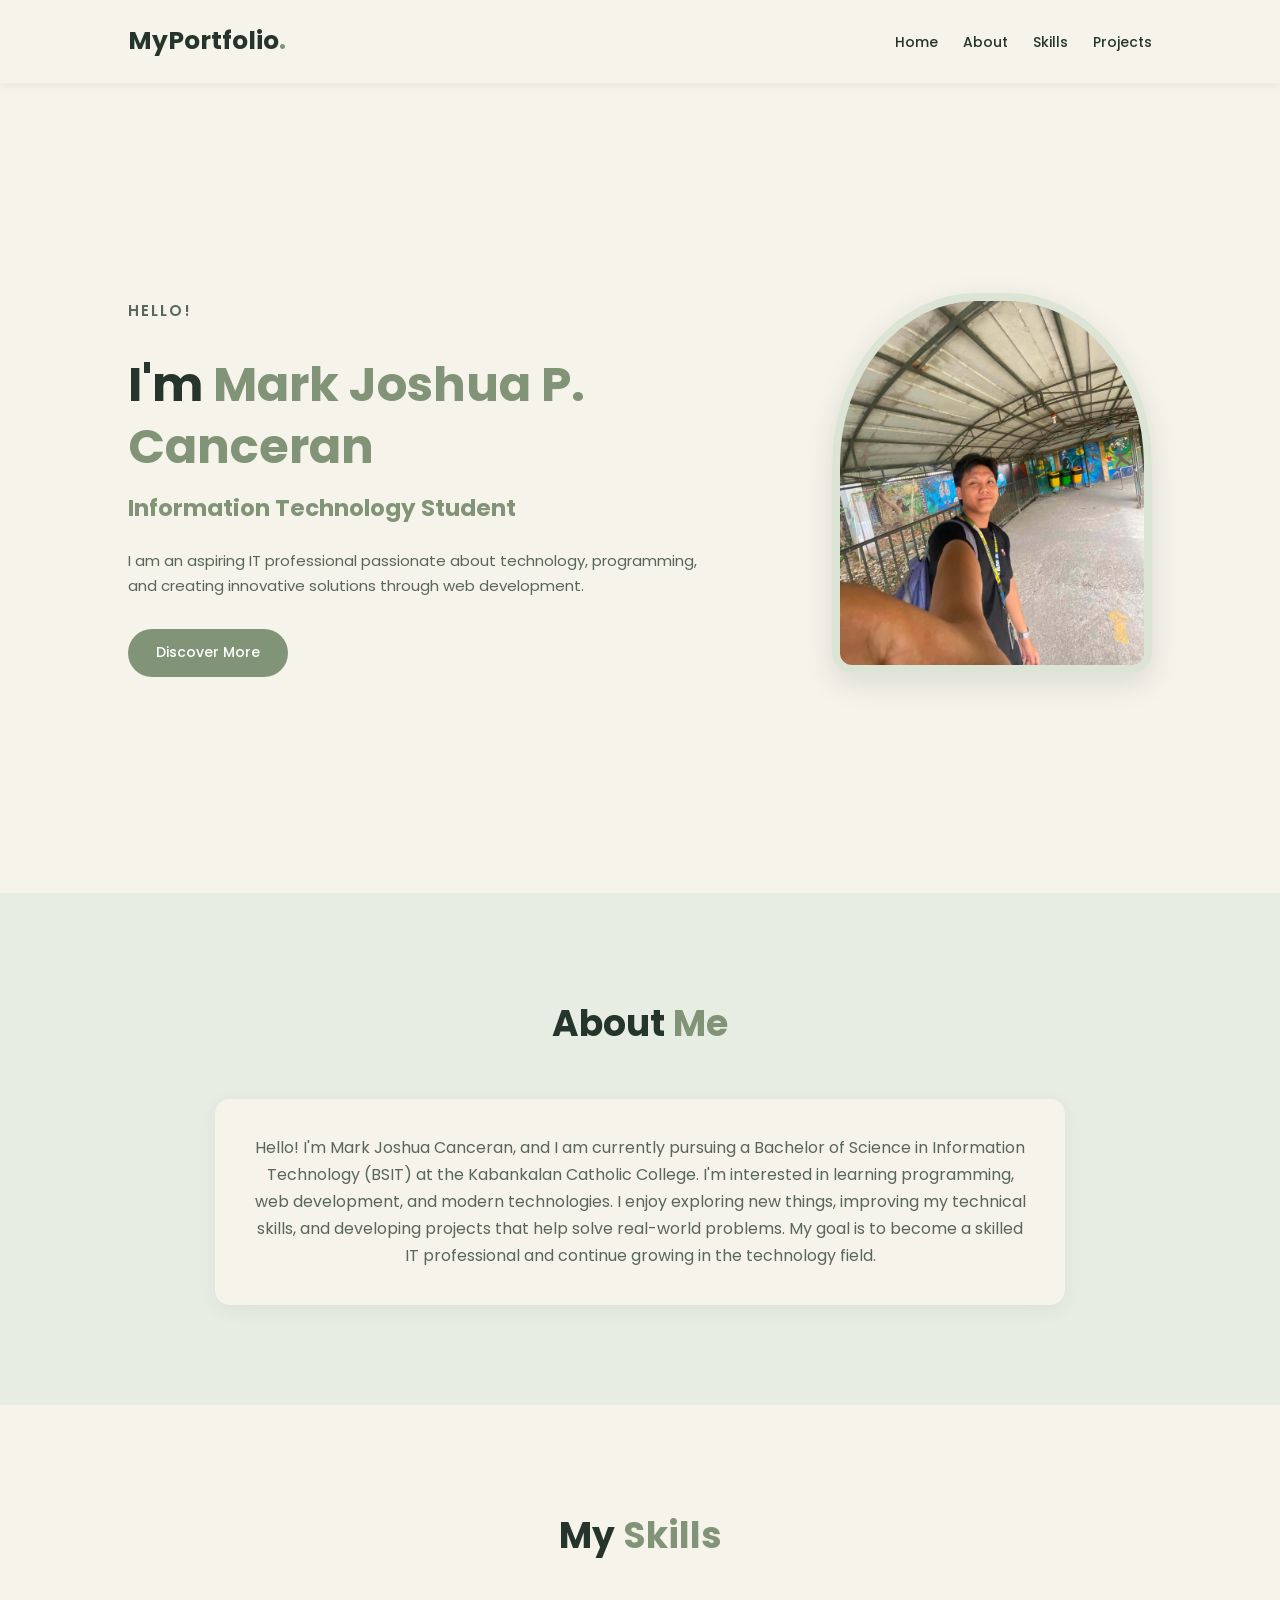
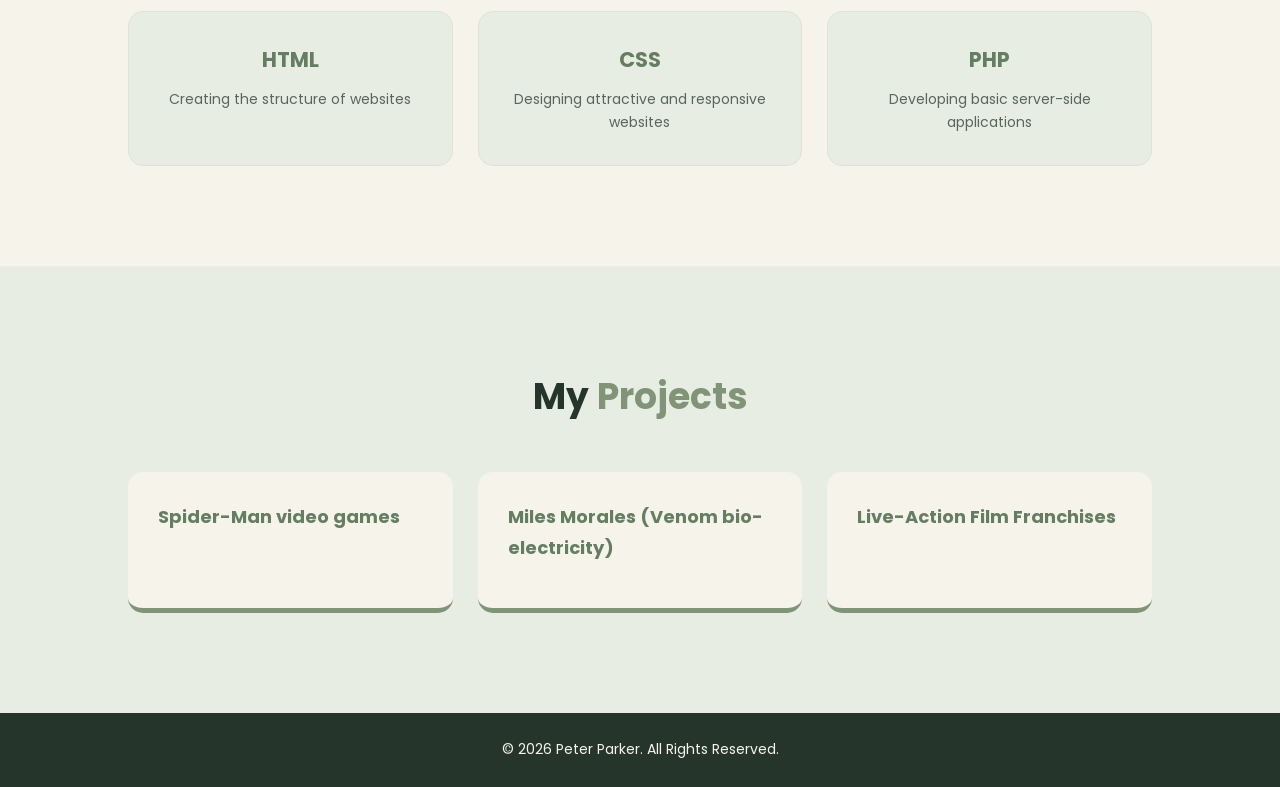
==== indecx.html @ 9f2578b1 "7 commit" ====
<!DOCTYPE html>
<html lang="en">
<head>
    <meta charset="UTF-8">
    <meta name="viewport" content="width=device-width, initial-scale=1.0">
    <meta name="description" content="Personal portfolio of an Information Technology student.">
    <title>My Personal Portfolio</title>

    <!-- Google Fonts -->
    <link rel="preconnect" href="https://fonts.googleapis.com">
    <link rel="preconnect" href="https://fonts.gstatic.com" crossorigin>
    <link href="https://fonts.googleapis.com/css2?family=Poppins:wght@300;400;500;600;700&display=swap" rel="stylesheet">

    <!-- CSS File -->
    <link rel="stylesheet" href="styles/style.css">
</head>

<body>

    <!-- Navigation Bar -->
    <header>
        <nav class="navbar">    
            <a href="#home" class="logo">MyPortfolio<span>.</span></a>

            <ul class="nav-links">
                <li><a href="#home">Home</a></li>
                <li><a href="#about">About</a></li>
                <li><a href="#skills">Skills</a></li>
                <li><a href="#projects">Projects</a></li>
            </ul>
        </nav>
    </header>

    <!-- Home Section -->
    <section id="home" class="home">
        <div class="home-content">
            <p class="greeting">HELLO!</p>

            <h1> I'm <span>Mark Joshua P. Canceran</span></h1>

            <h2>Information Technology Student</h2>

            <p>
                I am an aspiring IT professional passionate about
                technology, programming, and creating innovative
                solutions through web development.
            </p>

            <a href="#about" class="btn">Discover More</a>
        </div>

        <div class="home-image">
            <img src="assets/josh3.jpg" alt="My Profile Picture">
        </div>
    </section>

    <!-- About Section -->
    <section id="about" class="about section">
        <h2 class="section-title">About <span>Me</span></h2>

        <div class="about-content">
            <p>
                Hello! I'm Mark Joshua Canceran, and I am currently
                pursuing a Bachelor of Science in Information
                Technology (BSIT) at the Kabankalan Catholic College.

                I'm interested in learning programming, web
                development, and modern technologies. I enjoy
                exploring new things, improving my technical
                skills, and developing projects that help solve
                real-world problems.

                My goal is to become a skilled IT professional
                and continue growing in the technology field.
            </p>
        </div>
    </section>

    <!-- Skills Section -->
    <section id="skills" class="skills section">
        <h2 class="section-title">My <span>Skills</span></h2>

        <div class="skills-container">
            <div class="skill-card">
                <h3>HTML</h3>
                <p>Creating the structure of websites</p> 
            </div>

            <div class="skill-card">
                <h3>CSS</h3>
                <p>Designing attractive and responsive websites</p>

            </div>

            <div class="skill-card">
                <h3>PHP</h3>
                <p>Developing basic server-side applications</p>
                
            </div>
        </div>
    </section>

    <!-- Projects Section -->
    <section id="projects" class="projects section">
        <h2 class="section-title">My <span>Projects</span></h2>

        <div class="projects-container">

            <div class="project-card">
                <h3> Spider-Man video games</h3>
                
            </div>

            <div class="project-card">
                <h3>Miles Morales (Venom bio-electricity)</h3>
                
            </div>

            <div class="project-card">
                <h3>Live-Action Film Franchises</h3>
                
            </div>

        </div>
    </section>

    <!-- Footer -->
    <footer>
        <p>&copy; 2026 Peter Parker. All Rights Reserved.</p>
    </footer>

</body>
</html>
---- styles/style.css ----
/* GENERAL STYLING */

* {
    margin: 0;
    padding: 0;
    box-sizing: border-box;
    scroll-behavior: smooth;
}

body {
    font-family: 'Poppins', sans-serif;
    background-color: #F5F3EA;
    color: #26352B;
    line-height: 1.7;
}

html {
    scroll-padding-top: 90px;
}

a {
    text-decoration: none;
    color: inherit;
}

span {
    color: #829477;
}

.section {
    padding: 100px 10%;
}

.section-title {
    font-size: 36px;
    text-align: center;
    margin-bottom: 45px;
    color: #26352B;
}

/* NAVIGATION BAR */

header {
    width: 100%;
    position: sticky;
    top: 0;
    z-index: 1000;
    background-color: #F5F3EA;
    box-shadow: 0 2px 10px rgba(38, 53, 43, 0.08);
}

.navbar {
    display: flex;
    justify-content: space-between;
    align-items: center;
    padding: 20px 10%;
}

.logo {
    font-size: 25px;
    font-weight: 700;
    color: #26352B;
}

.nav-links {
    display: flex;
    list-style: none;
    gap: 25px;
}

.nav-links a {
    font-size: 14px;
    font-weight: 500;
    transition: 0.3s;
}

.nav-links a:hover {
    color: #829477;
}

/* HOME SECTION */

.home {
    min-height: 90vh;
    display: flex;
    align-items: center;
    justify-content: space-between;
    padding: 70px 10%;
    gap: 50px;
}

.home-content {
    max-width: 600px;
}

.greeting {
    color: #829477;
    font-size: 14px;
    font-weight: 600;
    letter-spacing: 2px;
    margin-bottom: 15px;
}

.home-content h1 {
    font-size: 48px;
    line-height: 1.3;
    margin-bottom: 10px;
}

.home-content h2 {
    font-size: 23px;
    color: #829477;
    margin-bottom: 20px;
}

.home-content p {
    font-size: 15px;
    margin-bottom: 30px;
    color: #59665B;
}

.btn {
    display: inline-block;
    background-color: #829477;
    color: white;
    padding: 12px 28px;
    border-radius: 30px;
    font-size: 14px;
    font-weight: 500;
    transition: 0.3s;
}

.btn:hover {
    background-color: #26352B;
    transform: translateY(-3px);
}

.home-image img {
    width: 320px;
    height: 380px;
    object-fit: cover;
    border-radius: 45% 45% 20px 20px;
    border: 8px solid #DCE5D5;
    box-shadow: 0 10px 30px rgba(38, 53, 43, 0.12);
}

/* ABOUT SECTION */

.about {
    background-color: #E8EDE3;
}

.about-content {
    max-width: 850px;
    margin: auto;
    background-color: #F5F3EA;
    padding: 35px;
    border-radius: 15px;
    box-shadow: 0 5px 20px rgba(38, 53, 43, 0.06);
}

.about-content p {
    font-size: 16px;
    text-align: center;
    color: #59665B;
}

/* SKILLS SECTION */

.skills-container {
    display: grid;
    grid-template-columns: repeat(3, 1fr);
    gap: 25px;
}

.skill-card {
    background-color: #E8EDE3;
    padding: 30px 20px;
    text-align: center;
    border-radius: 15px;
    border: 1px solid #DCE5D5;
    transition: 0.3s;
}

.skill-card:hover {
    transform: translateY(-8px);
    box-shadow: 0 10px 25px rgba(38, 53, 43, 0.10);
}

.skill-card h3 {
    color: #657D61;
    font-size: 21px;
    margin-bottom: 10px;
}

.skill-card p {
    font-size: 14px;
    color: #59665B;
}

/* PROJECTS SECTION */

.projects {
    background-color: #E8EDE3;
}

.projects-container {
    display: grid;
    grid-template-columns: repeat(3, 1fr);
    gap: 25px;
}

.project-card {
    background-color: #F5F3EA;
    padding: 30px;
    border-radius: 15px;
    border-bottom: 5px solid #829477;
    transition: 0.3s;
}

.project-card:hover {
    transform: translateY(-8px);
    box-shadow: 0 10px 25px rgba(38, 53, 43, 0.10);
}

.project-card h3 {
    font-size: 18px;
    color: #657D61;
    margin-bottom: 15px;
}

.project-card p {
    font-size: 14px;
    color: #59665B;
}

/* FOOTER */

footer {
    background-color: #26352B;
    color: #F5F3EA;
    text-align: center;
    padding: 25px;
    font-size: 14px;
}

/* RESPONSIVE DESIGN */

@media screen and (max-width: 900px) {

    .navbar {
        flex-direction: column;
        gap: 15px;
    }

    .nav-links {
        flex-wrap: wrap;
        justify-content: center;
        gap: 15px;
    }

    .home {
        flex-direction: column-reverse;
        text-align: center;
        padding-top: 50px;
    }

    .home-content h1 {
        font-size: 38px;
    }

    .skills-container,
    .projects-container {
        grid-template-columns: repeat(2, 1fr);
    }

}

@media screen and (max-width: 600px) {

    .section {
        padding: 70px 6%;
    }

    .home {
        padding: 50px 6%;
    }

    .home-image img {
        width: 240px;
        height: 280px;
    }

    .home-content h1 {
        font-size: 32px;
    }

    .home-content h2 {
        font-size: 19px;
    }

    .skills-container,
    .projects-container {
        grid-template-columns: 1fr;
    }

    .section-title {
        font-size: 29px;
    }

    .contact-info {
        padding: 20px;
        max-width: 100%;
        overflow-wrap: anywhere;
    }

}
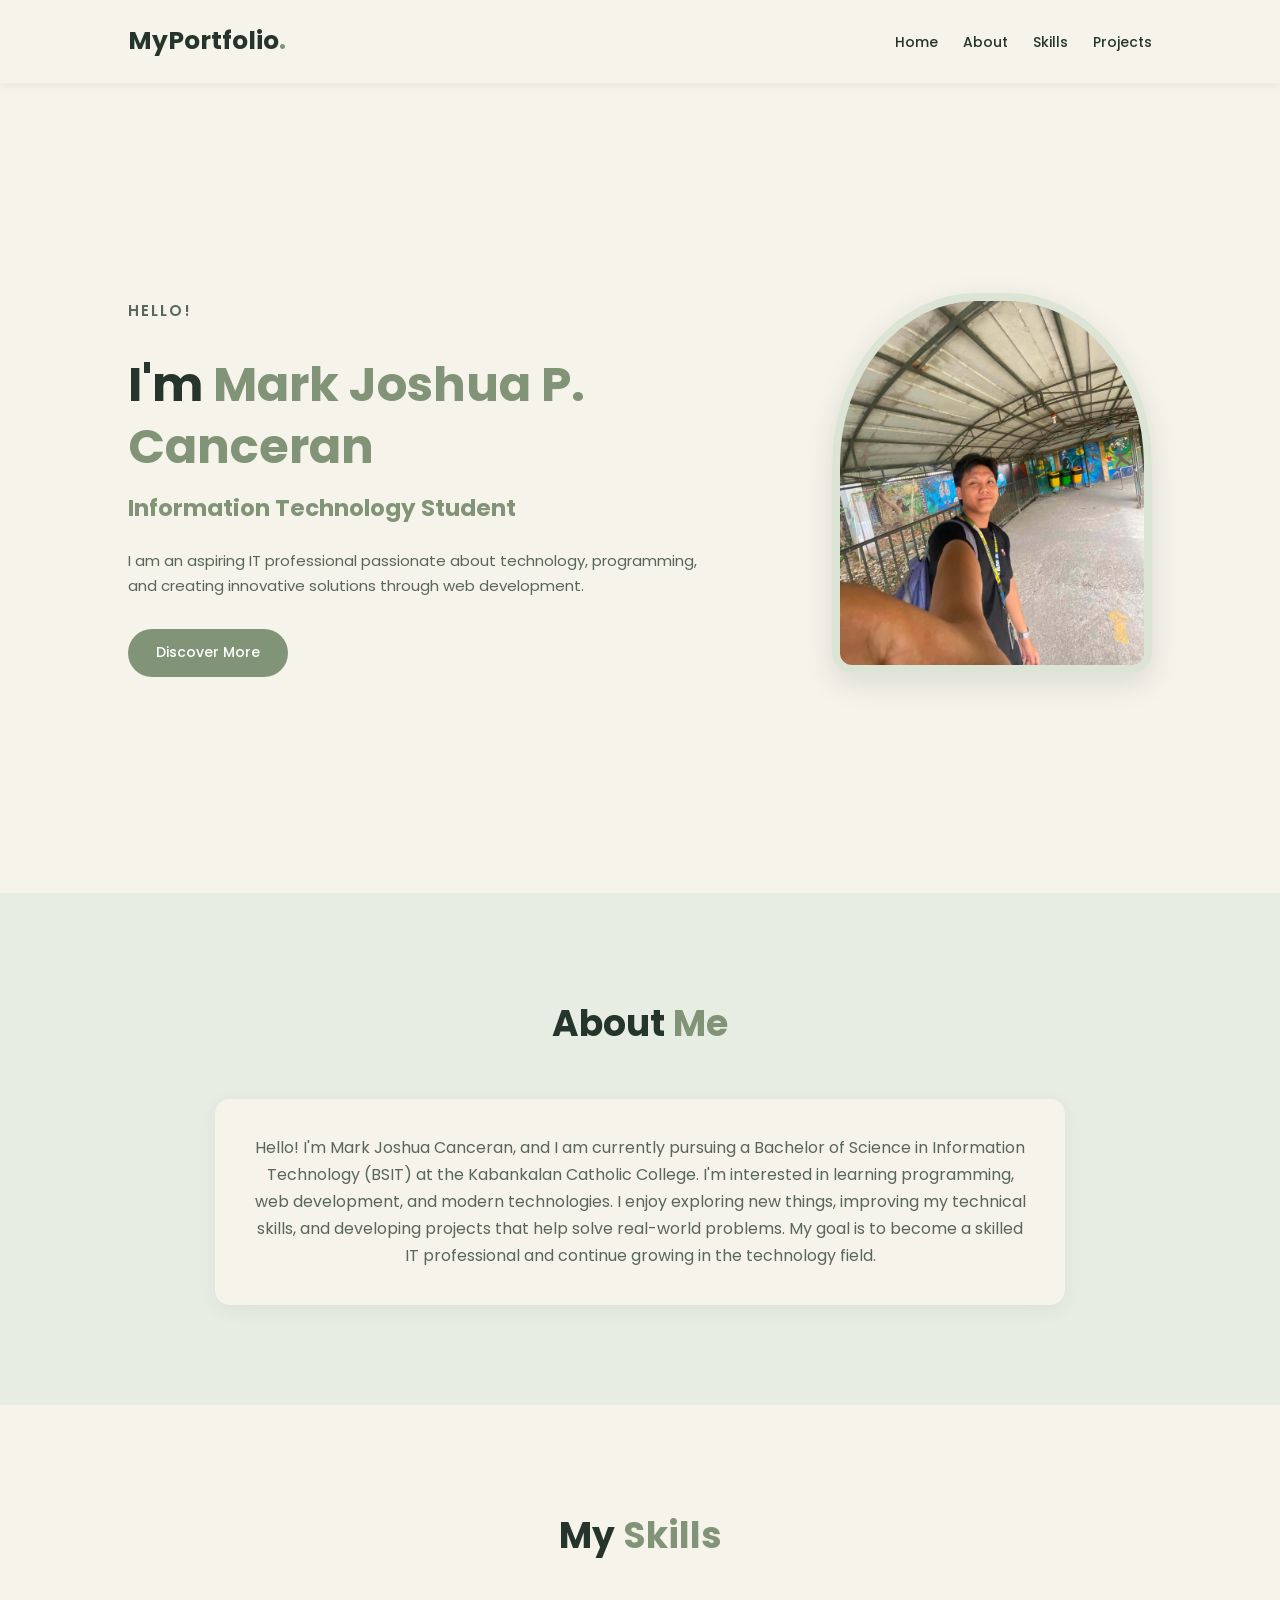
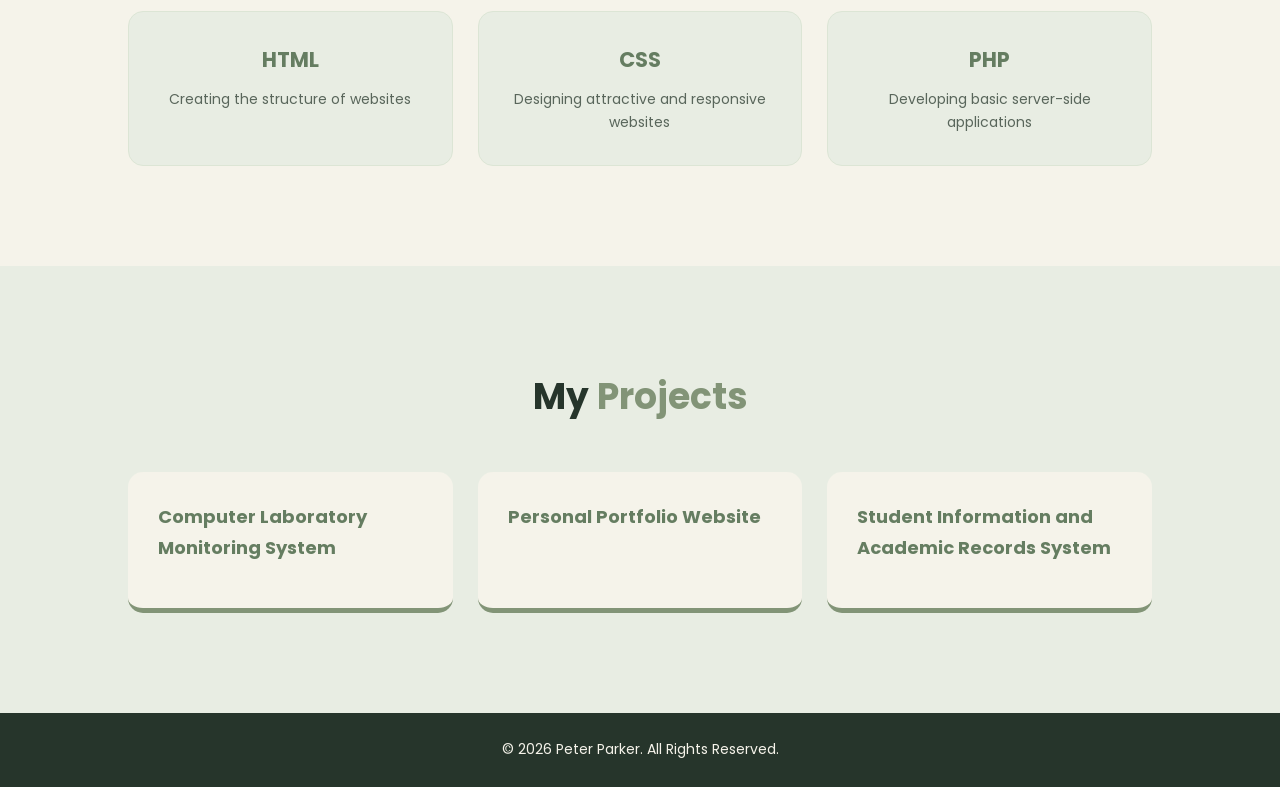
==== commit c9423eab: "8 commit" ====
--- a/indecx.html
+++ b/indecx.html
@@ -108,17 +108,17 @@
         <div class="projects-container">
 
             <div class="project-card">
-                <h3> Spider-Man video games</h3>
+                <h3>Computer Laboratory Monitoring System</h3>
                 
             </div>
 
             <div class="project-card">
-                <h3>Miles Morales (Venom bio-electricity)</h3>
+                <h3>Personal Portfolio Website</h3>
                 
             </div>
 
             <div class="project-card">
-                <h3>Live-Action Film Franchises</h3>
+                <h3>Student Information and Academic Records System</h3>
                 
             </div>
 
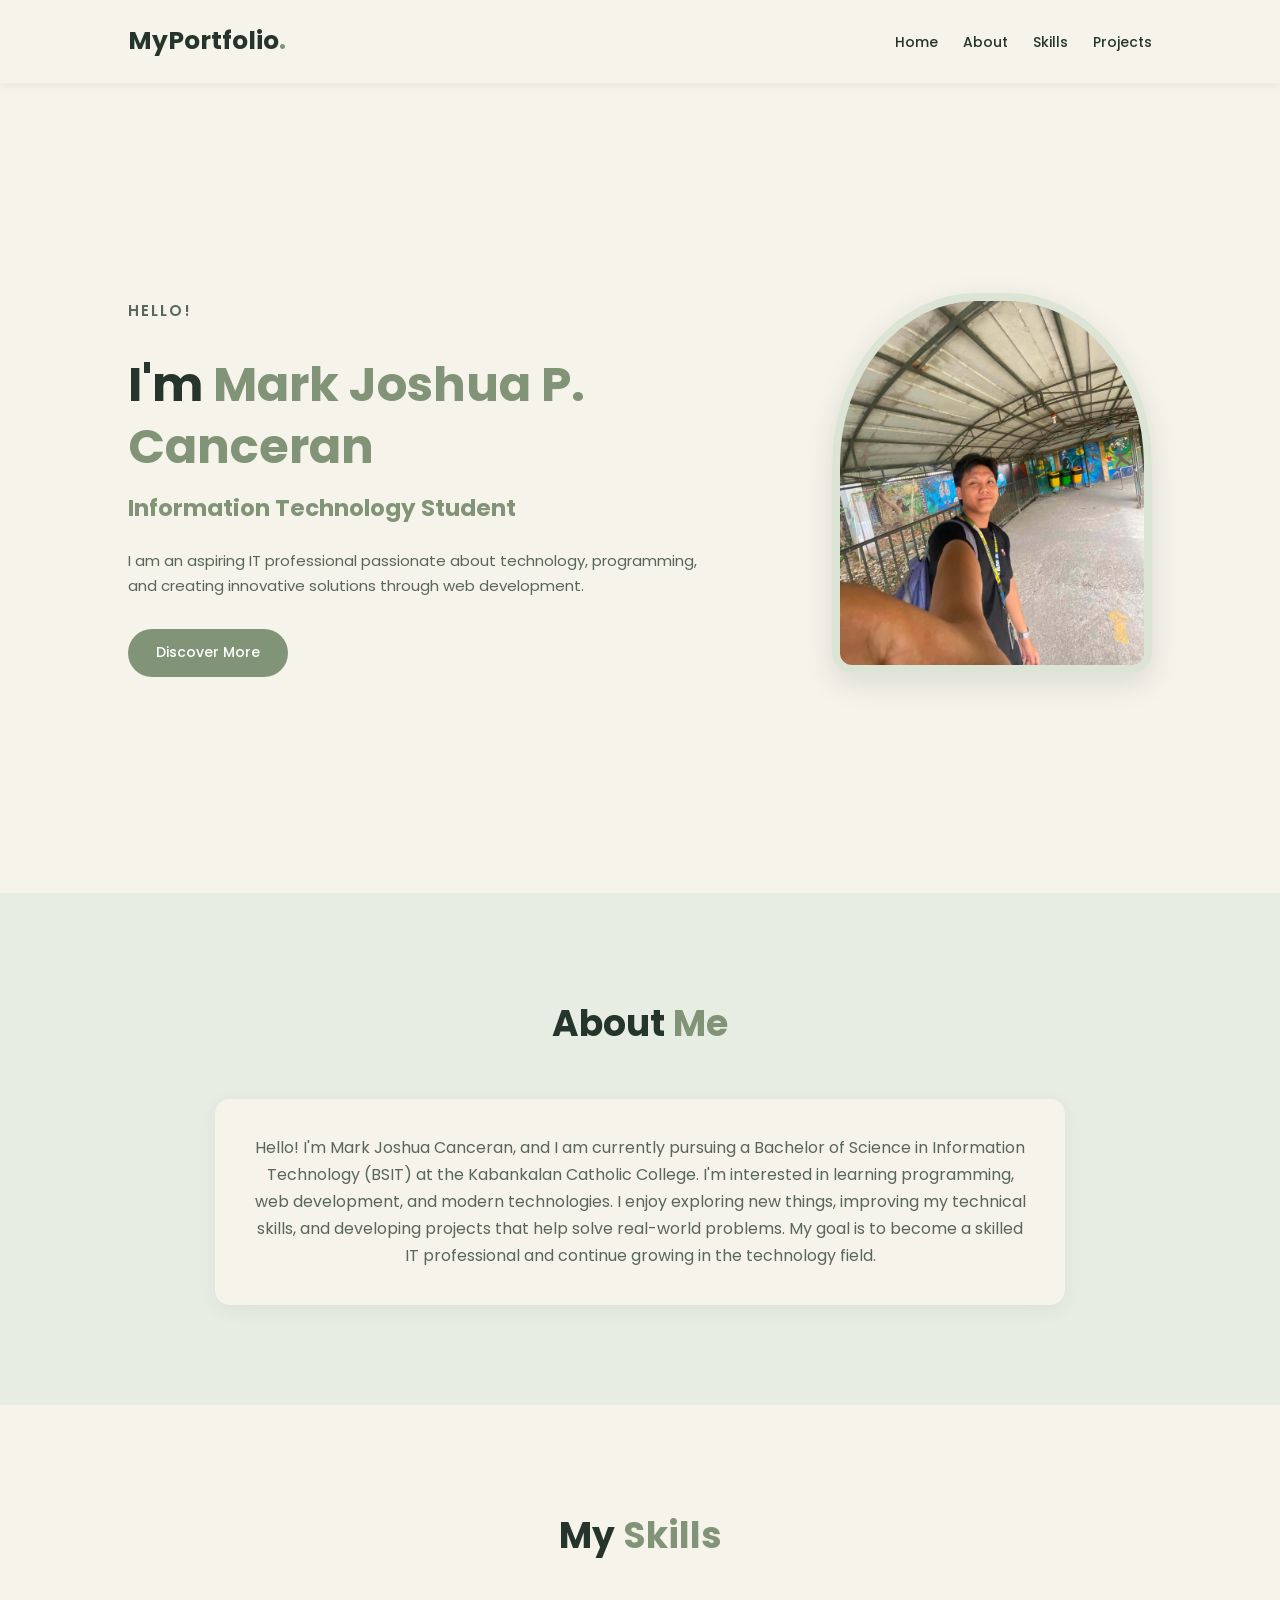
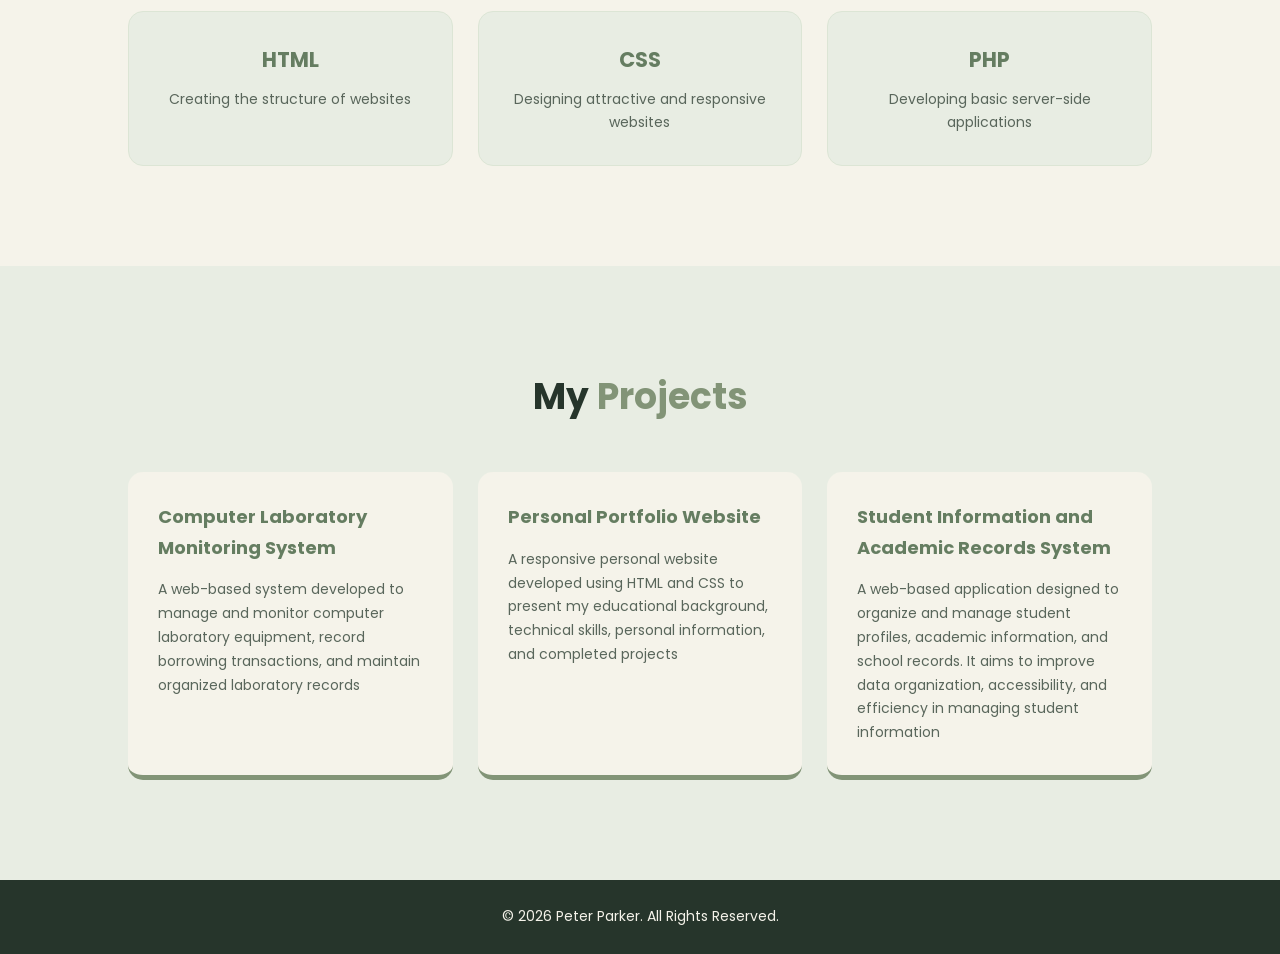
==== commit 43518baf: "9 commit" ====
--- a/indecx.html
+++ b/indecx.html
@@ -109,16 +109,34 @@
 
             <div class="project-card">
                 <h3>Computer Laboratory Monitoring System</h3>
+                <p>
+                    A web-based system developed to manage and monitor
+                    computer laboratory equipment, record borrowing
+                    transactions, and maintain organized laboratory
+                    records
+                </p>
                 
             </div>
 
             <div class="project-card">
                 <h3>Personal Portfolio Website</h3>
+                <p>
+                    A responsive personal website developed using
+                    HTML and CSS to present my educational background,
+                    technical skills, personal information, and
+                    completed projects
+                </p>
                 
             </div>
 
             <div class="project-card">
                 <h3>Student Information and Academic Records System</h3>
+                <p>
+                    A web-based application designed to organize and manage
+                    student profiles, academic information, and school records.
+                    It aims to improve data organization, accessibility,
+                    and efficiency in managing student information
+                </p>
                 
             </div>
 
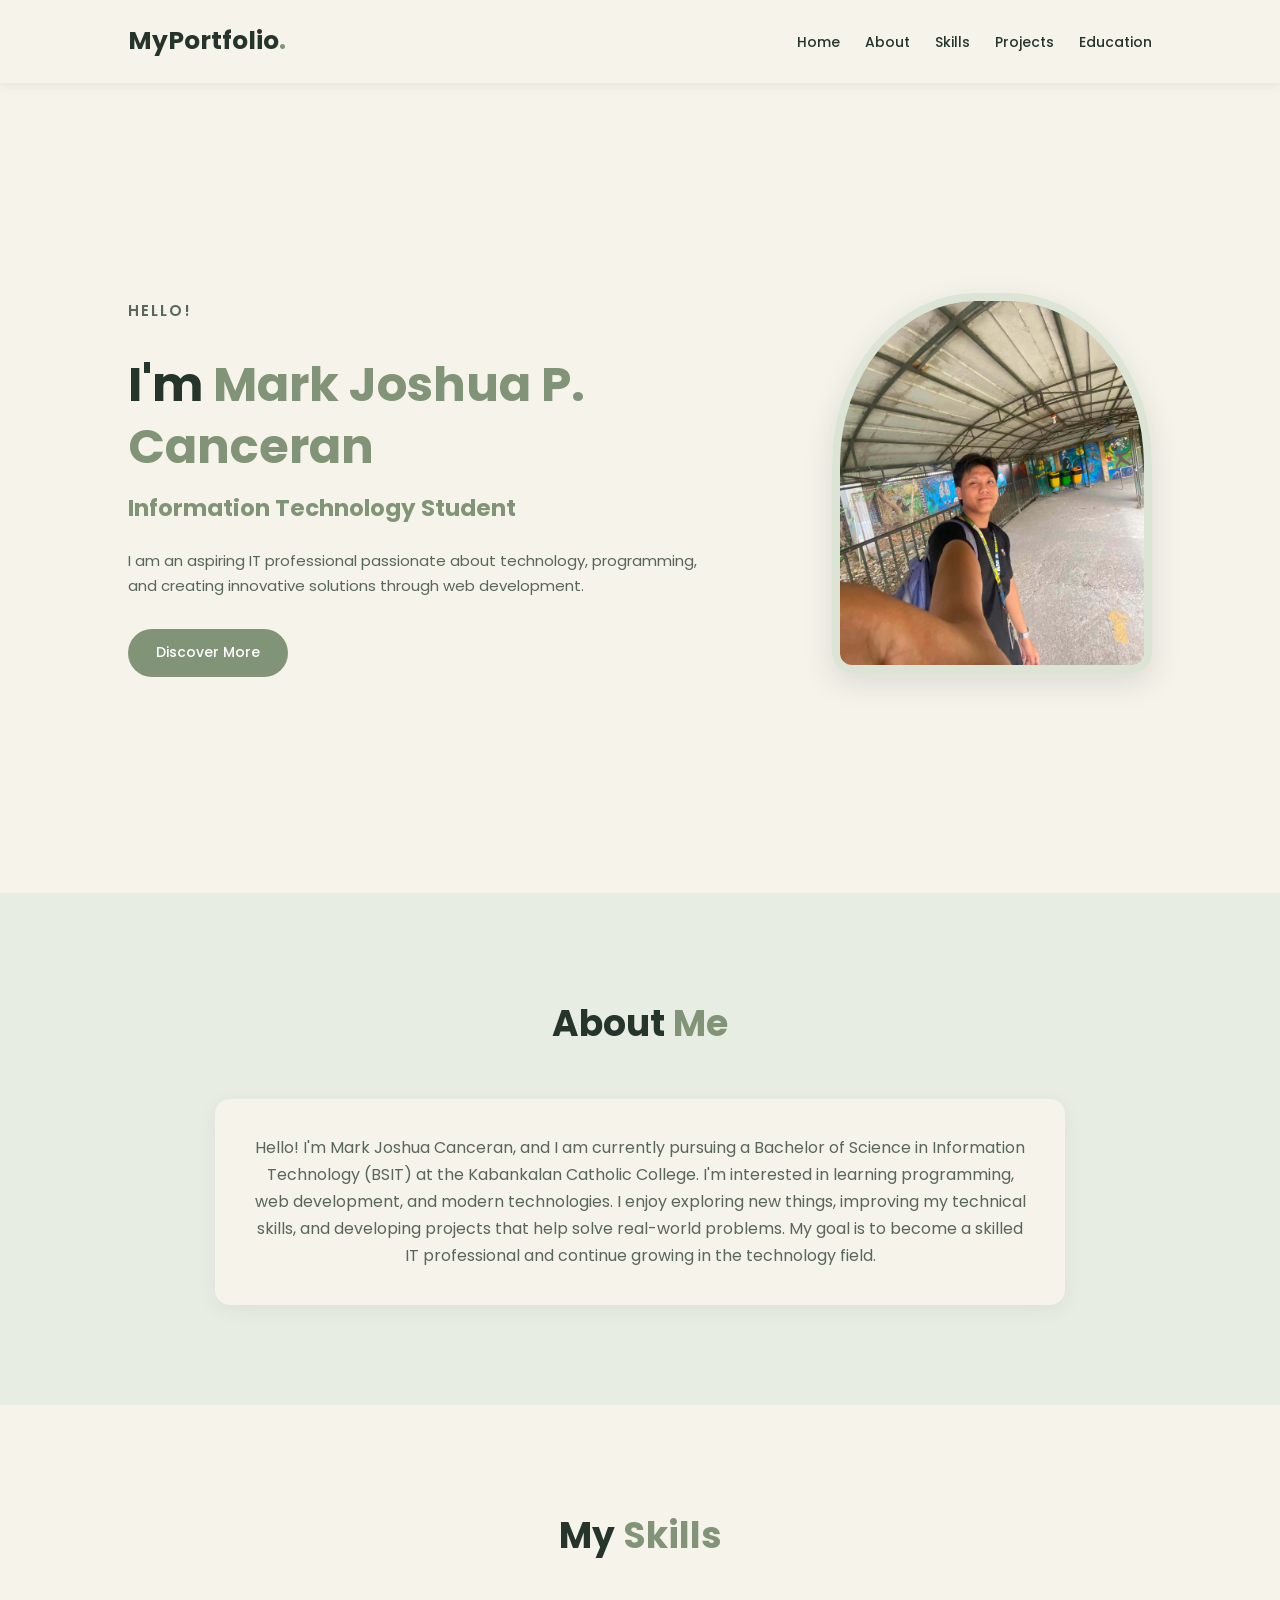
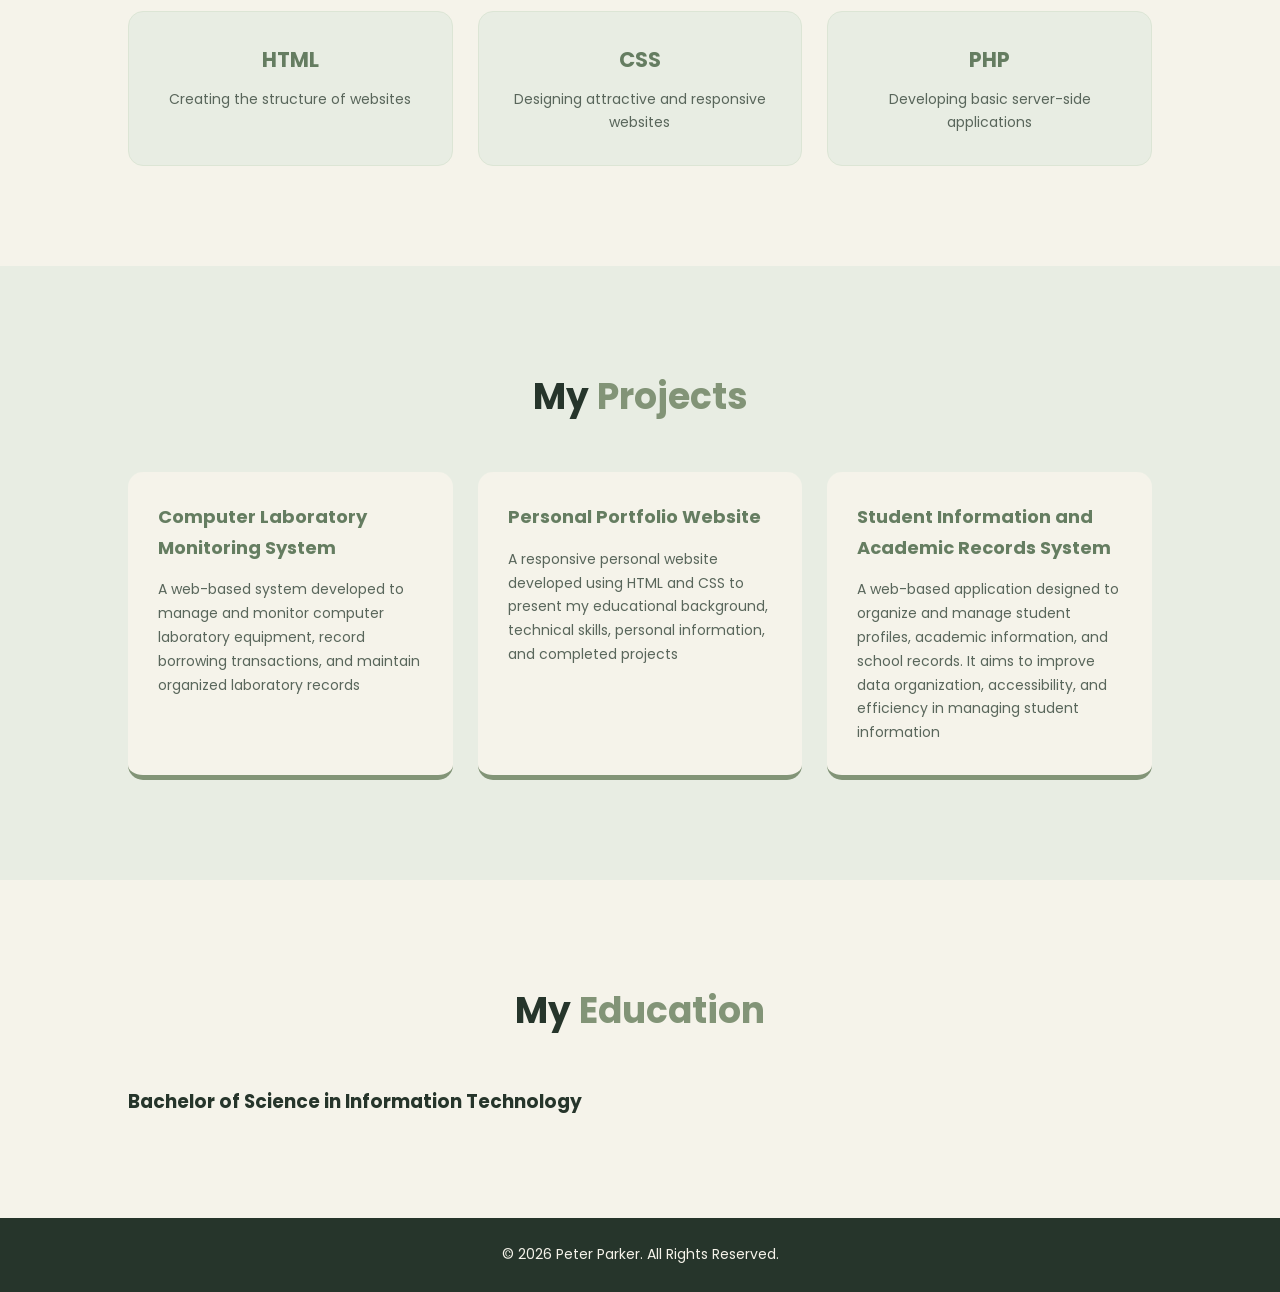
==== commit 8cf77b5e: "10 commit" ====
--- a/indecx.html
+++ b/indecx.html
@@ -28,6 +28,7 @@
                 <li><a href="#about">About</a></li>
                 <li><a href="#skills">Skills</a></li>
                 <li><a href="#projects">Projects</a></li>
+                <li><a href="#education">Education</a></li>
             </ul>
         </nav>
     </header>
@@ -143,6 +144,15 @@
         </div>
     </section>
 
+    <!-- Education Section -->
+    <section id="education" class="education section">
+        <h2 class="section-title">My <span>Education</span></h2>
+
+        <div class="education-card">
+            <h3>Bachelor of Science in Information Technology</h3>
+        </div>
+    </section>
+
     <!-- Footer -->
     <footer>
         <p>&copy; 2026 Peter Parker. All Rights Reserved.</p>
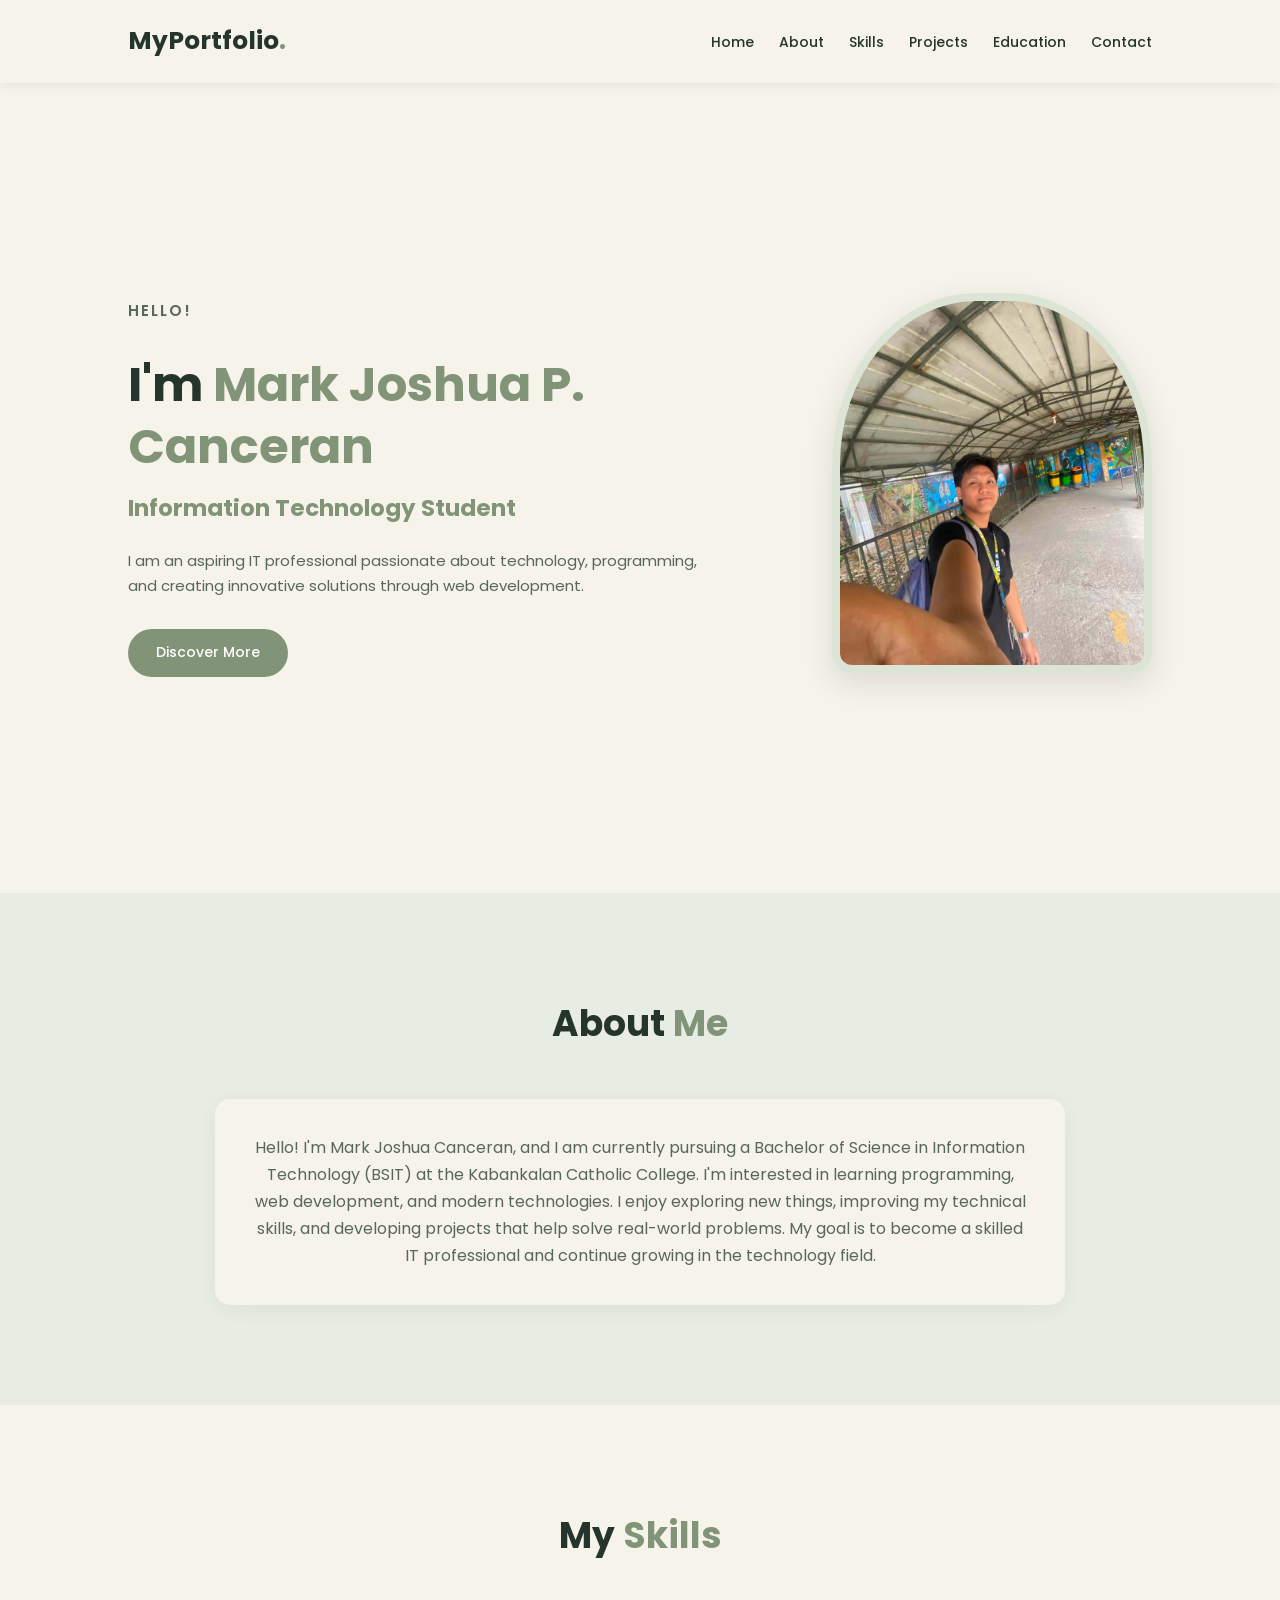
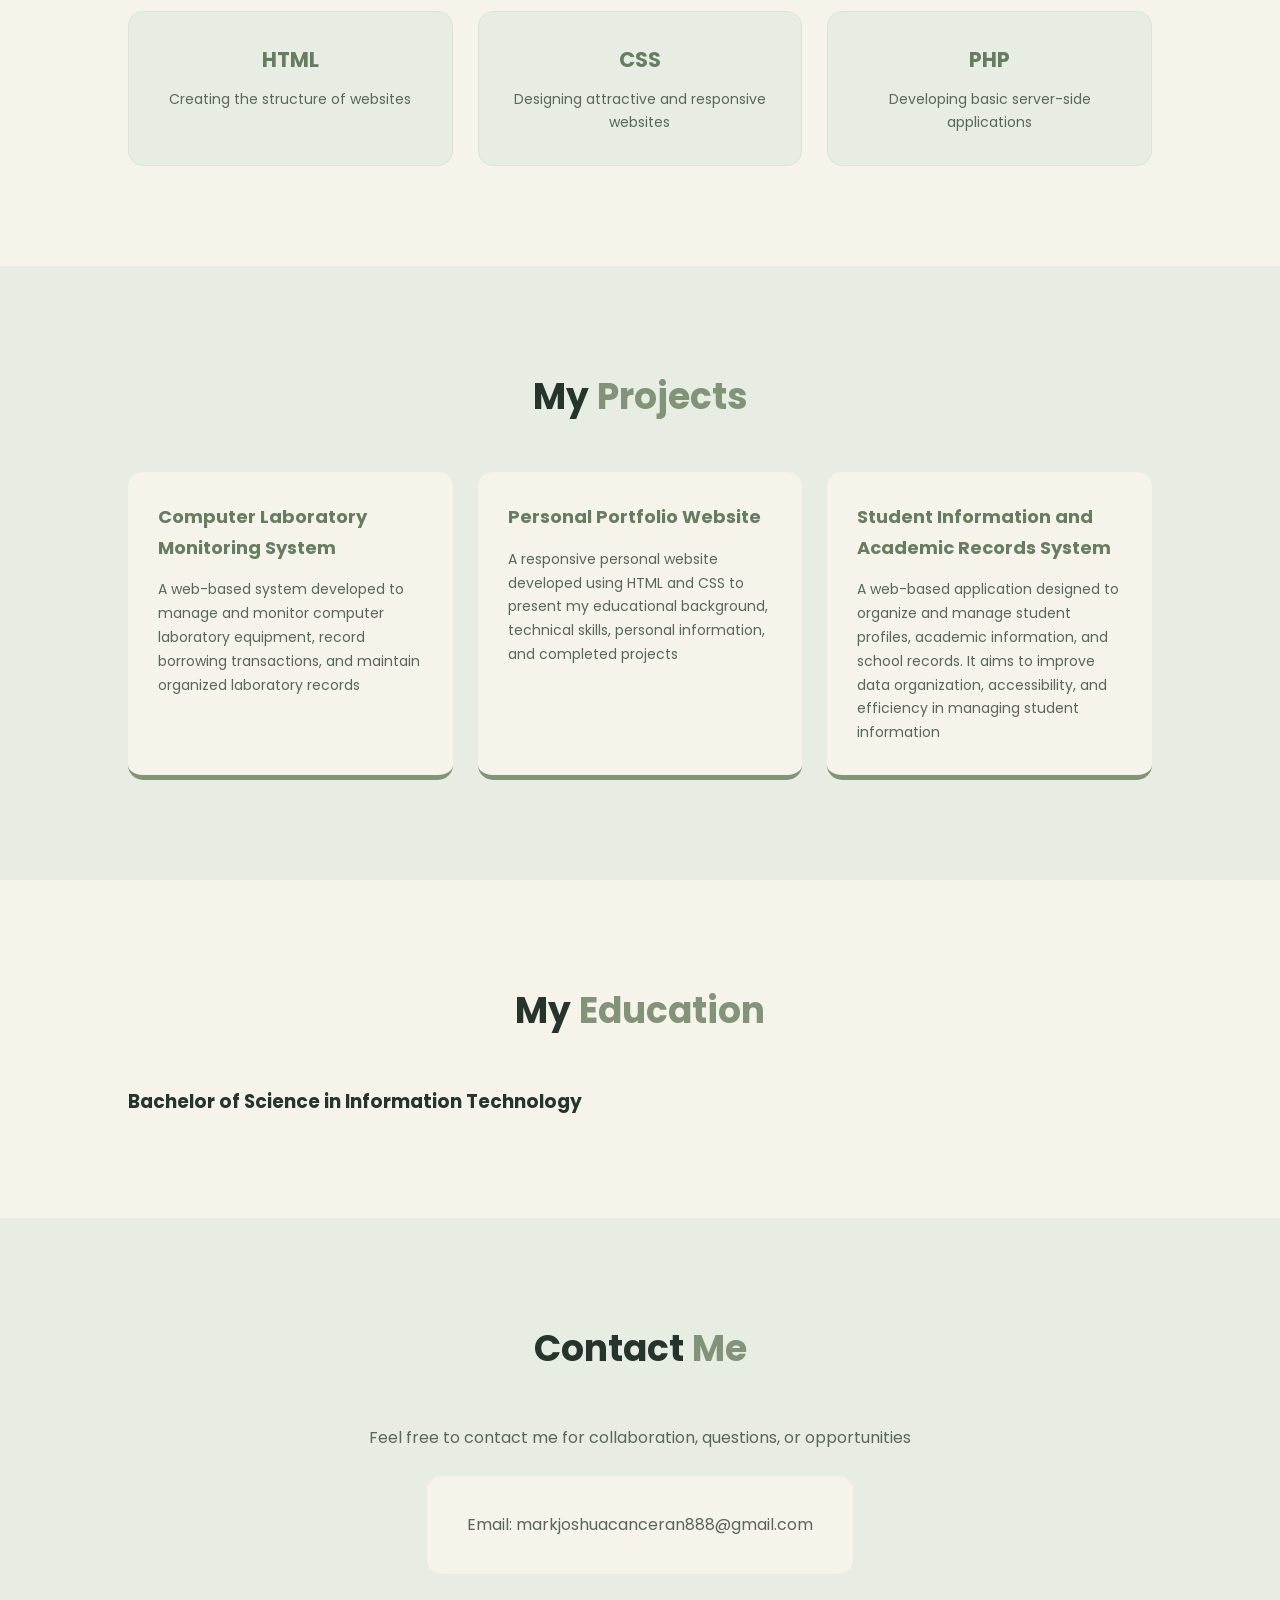
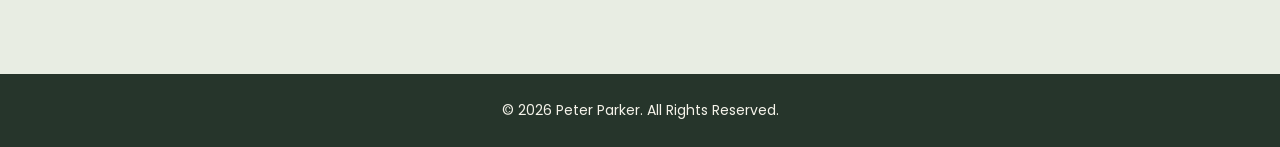
==== commit 1f0bbd5a: "12 commit" ====
--- a/indecx.html
+++ b/indecx.html
@@ -29,6 +29,7 @@
                 <li><a href="#skills">Skills</a></li>
                 <li><a href="#projects">Projects</a></li>
                 <li><a href="#education">Education</a></li>
+                <li><a href="#contact">Contact</a></li>
             </ul>
         </nav>
     </header>
@@ -153,6 +154,21 @@
         </div>
     </section>
 
+    <!-- Contact Section -->
+    <section id="contact" class="contact section">
+        <h2 class="section-title">Contact <span>Me</span></h2>
+
+        <p>
+            Feel free to contact me for collaboration,
+            questions, or opportunities
+        </p>
+
+        <div class="contact-info">
+            <p>Email: markjoshuacanceran888@gmail.com</p>
+
+        </div>
+    </section>
+
     <!-- Footer -->
     <footer>
         <p>&copy; 2026 Peter Parker. All Rights Reserved.</p>
--- a/styles/style.css
+++ b/styles/style.css
@@ -245,6 +245,31 @@
     font-size: 14px;
 }
 
+/* CONTACT SECTION */
+
+.contact {
+    background-color: #E8EDE3;
+    text-align: center;
+}
+
+.contact > p {
+    color: #59665B;
+    margin-bottom: 25px;
+}
+
+.contact-info {
+    display: inline-block;
+    background-color: #F5F3EA;
+    padding: 25px 40px;
+    border-radius: 15px;
+    text-align: left;
+}
+
+.contact-info p {
+    margin: 10px 0;
+    color: #59665B;
+}
+
 /* RESPONSIVE DESIGN */
 
 @media screen and (max-width: 900px) {
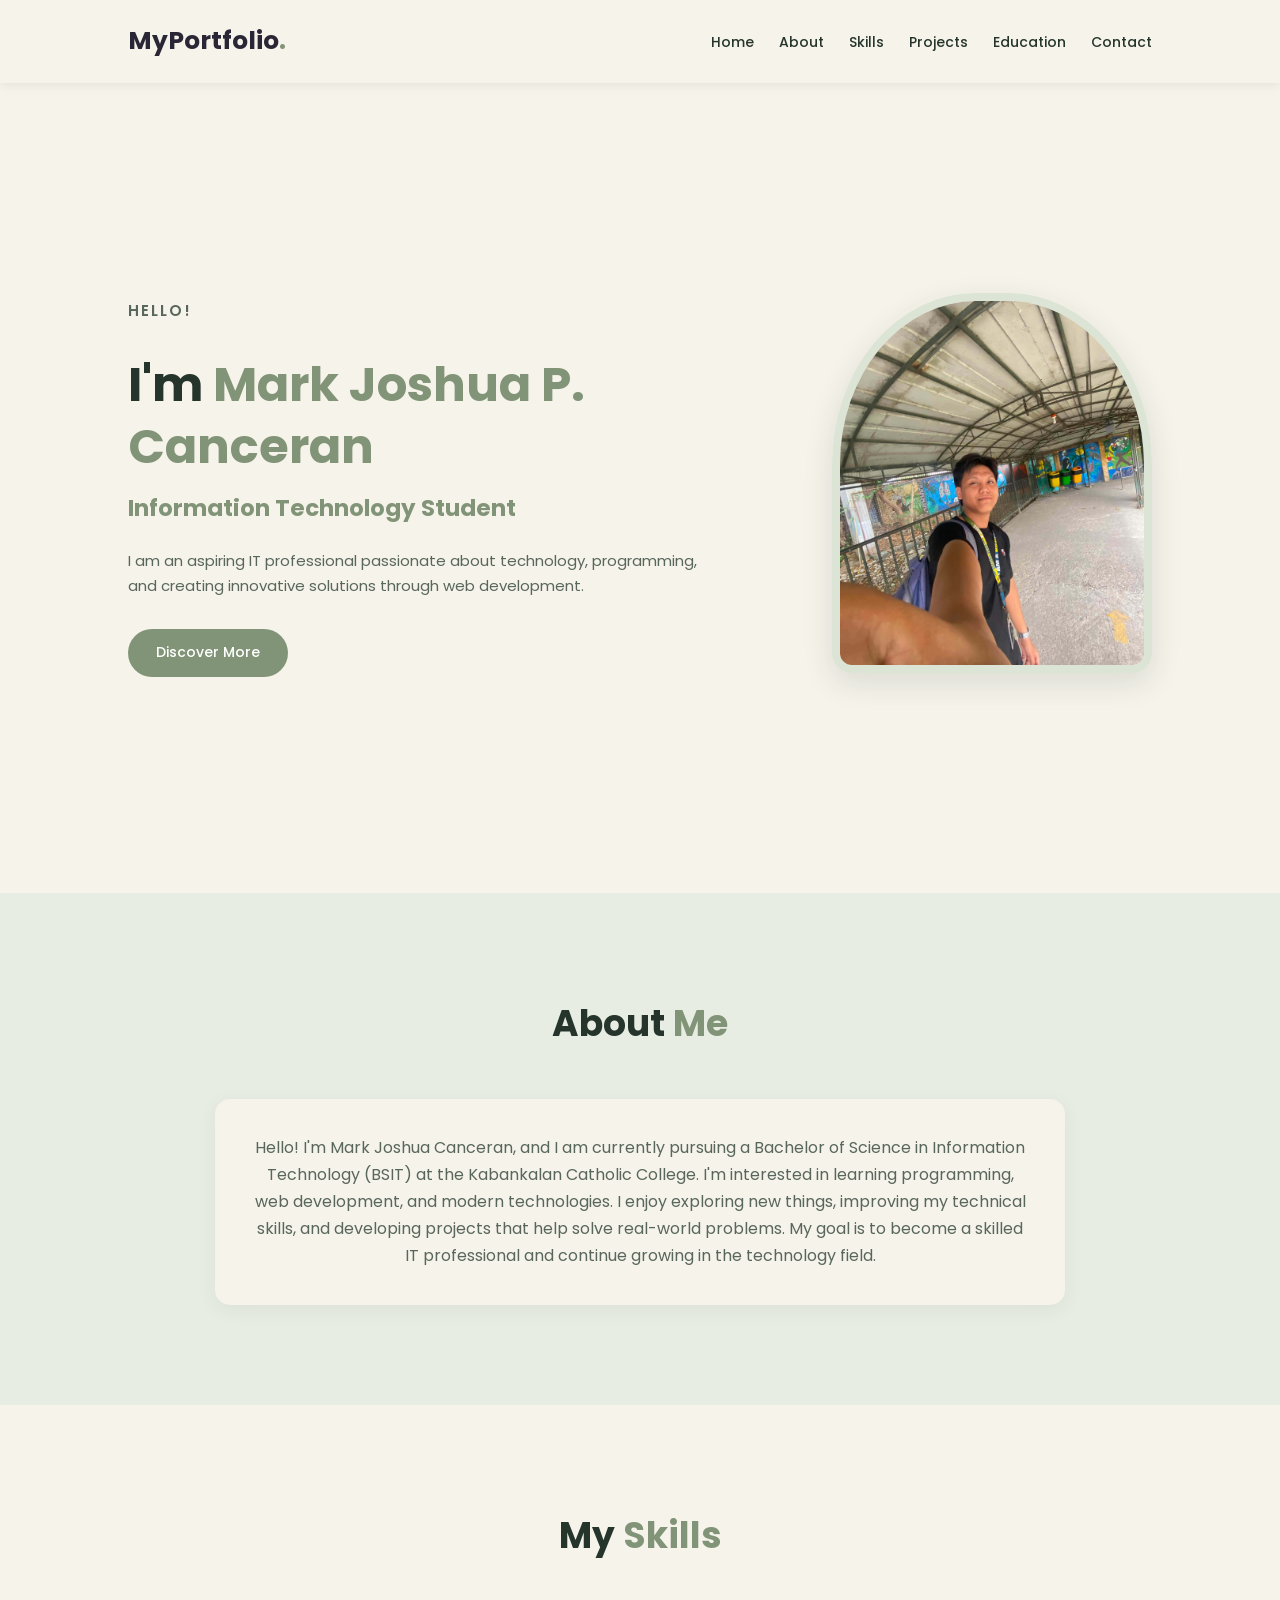
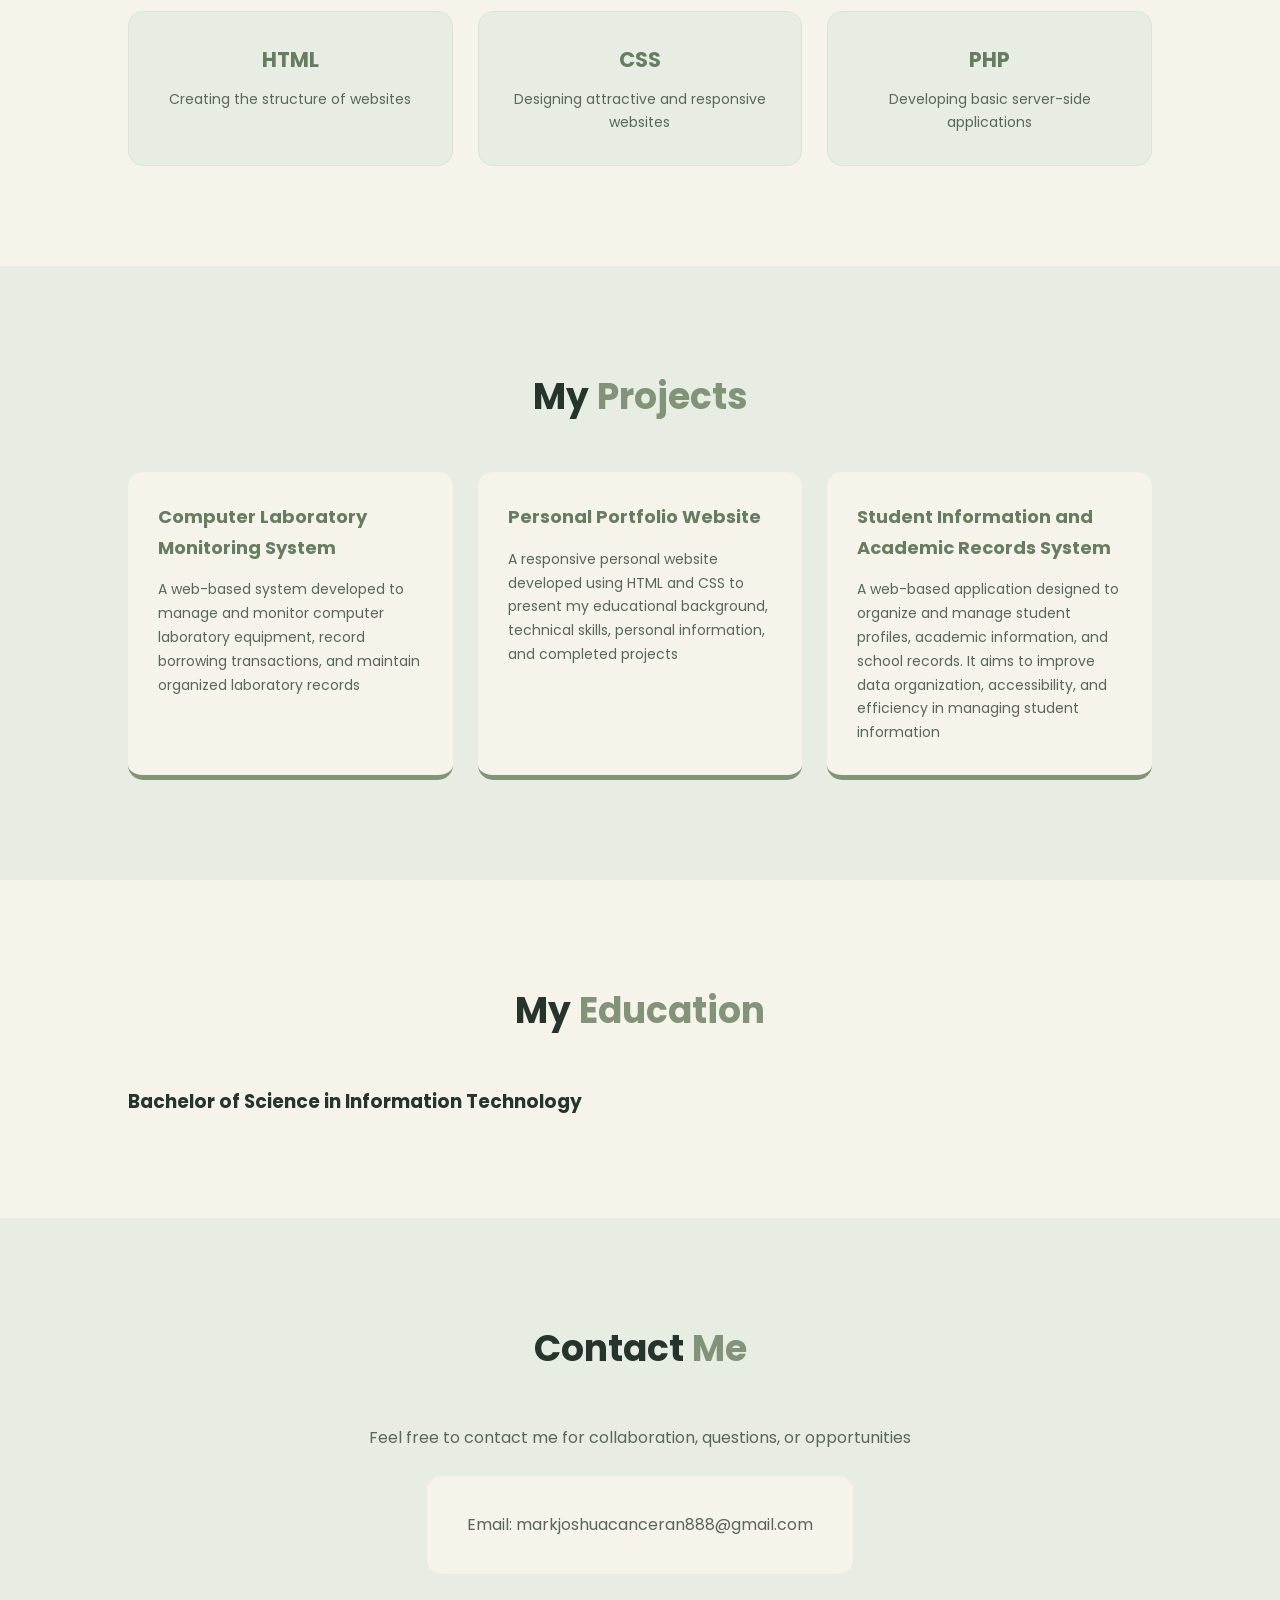
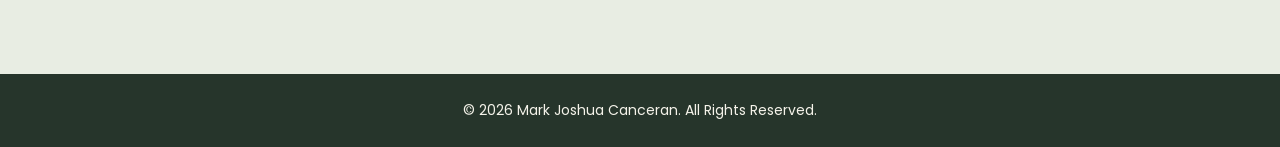
==== commit 4c79ac6a: "13 commit" ====
--- a/indecx.html
+++ b/indecx.html
@@ -171,7 +171,7 @@
 
     <!-- Footer -->
     <footer>
-        <p>&copy; 2026 Peter Parker. All Rights Reserved.</p>
+        <p>&copy; 2026 Mark Joshua Canceran. All Rights Reserved.</p>
     </footer>
 
 </body>
--- a/styles/style.css
+++ b/styles/style.css
@@ -60,7 +60,7 @@
 .logo {
     font-size: 25px;
     font-weight: 700;
-    color: #26352B;
+    color: #2b2635;
 }
 
 .nav-links {
@@ -76,7 +76,7 @@
 }
 
 .nav-links a:hover {
-    color: #829477;
+    color: #00ff37;
 }
 
 /* HOME SECTION */
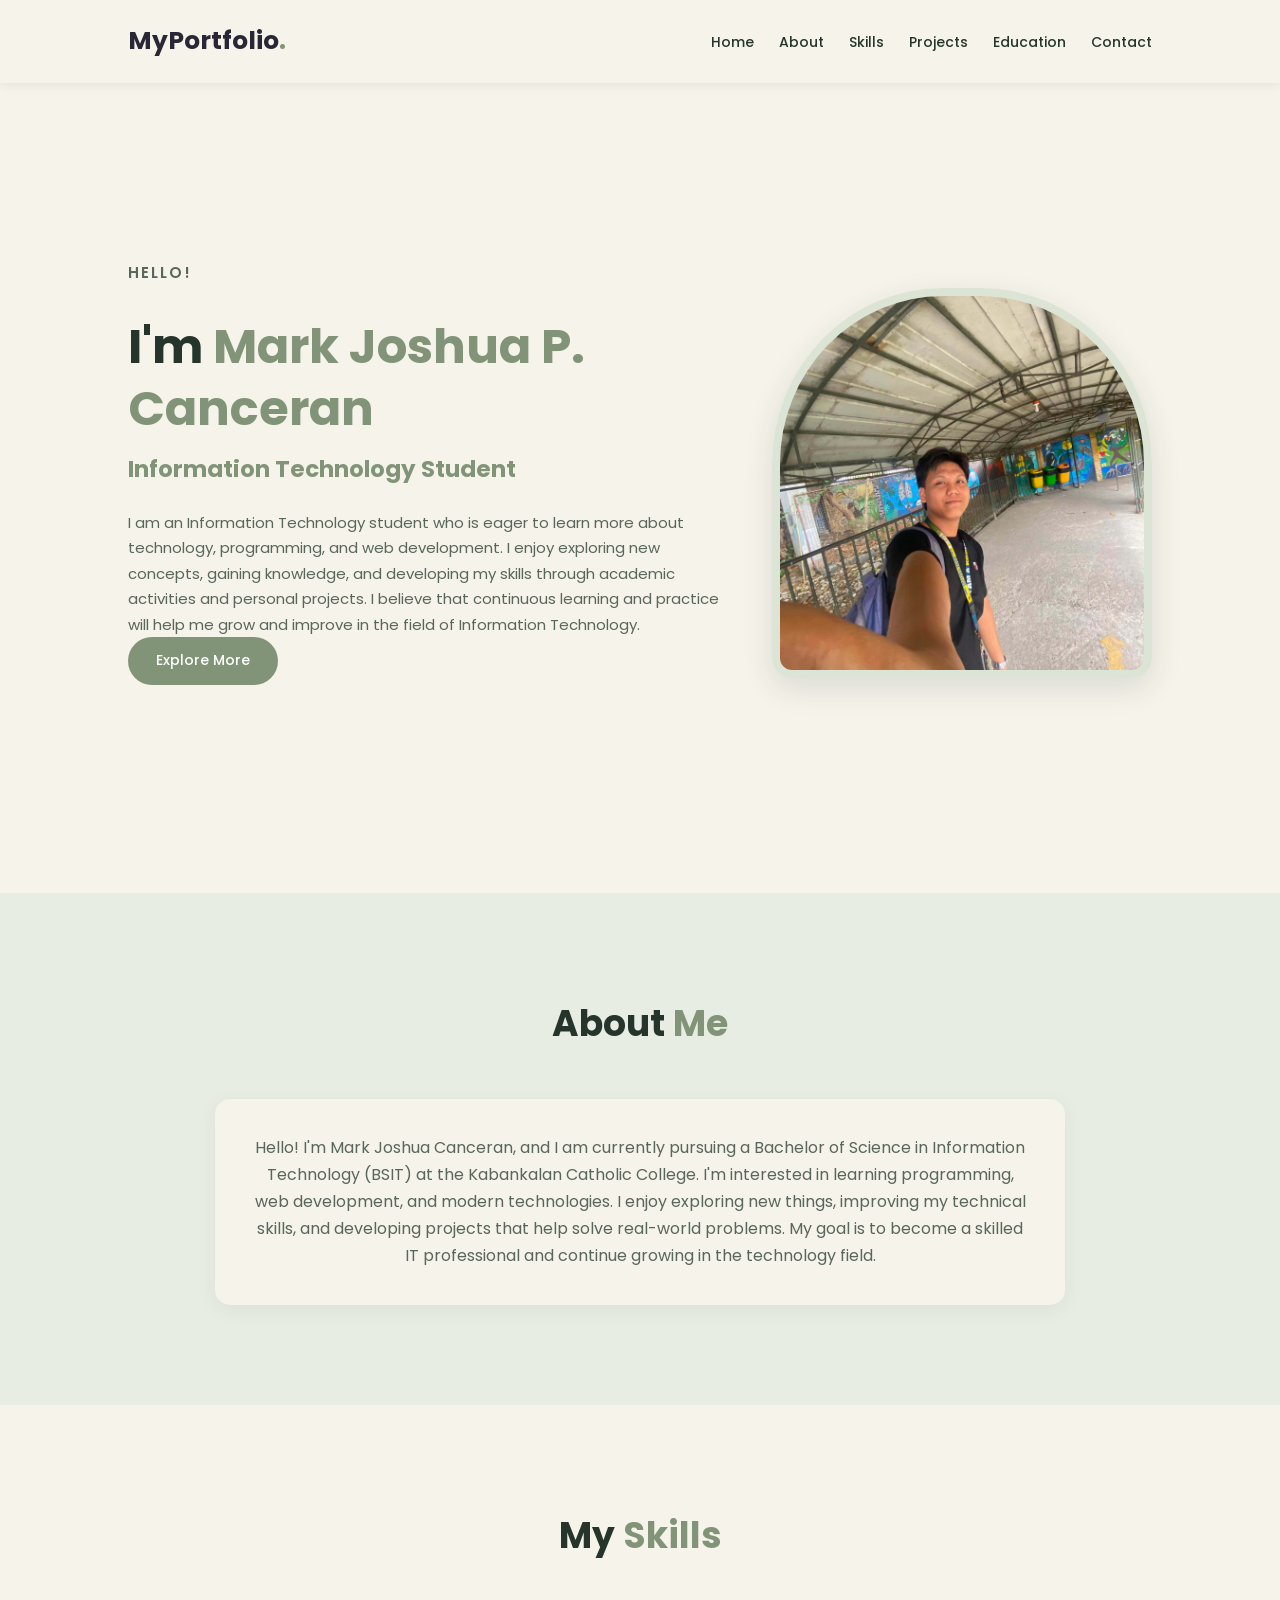
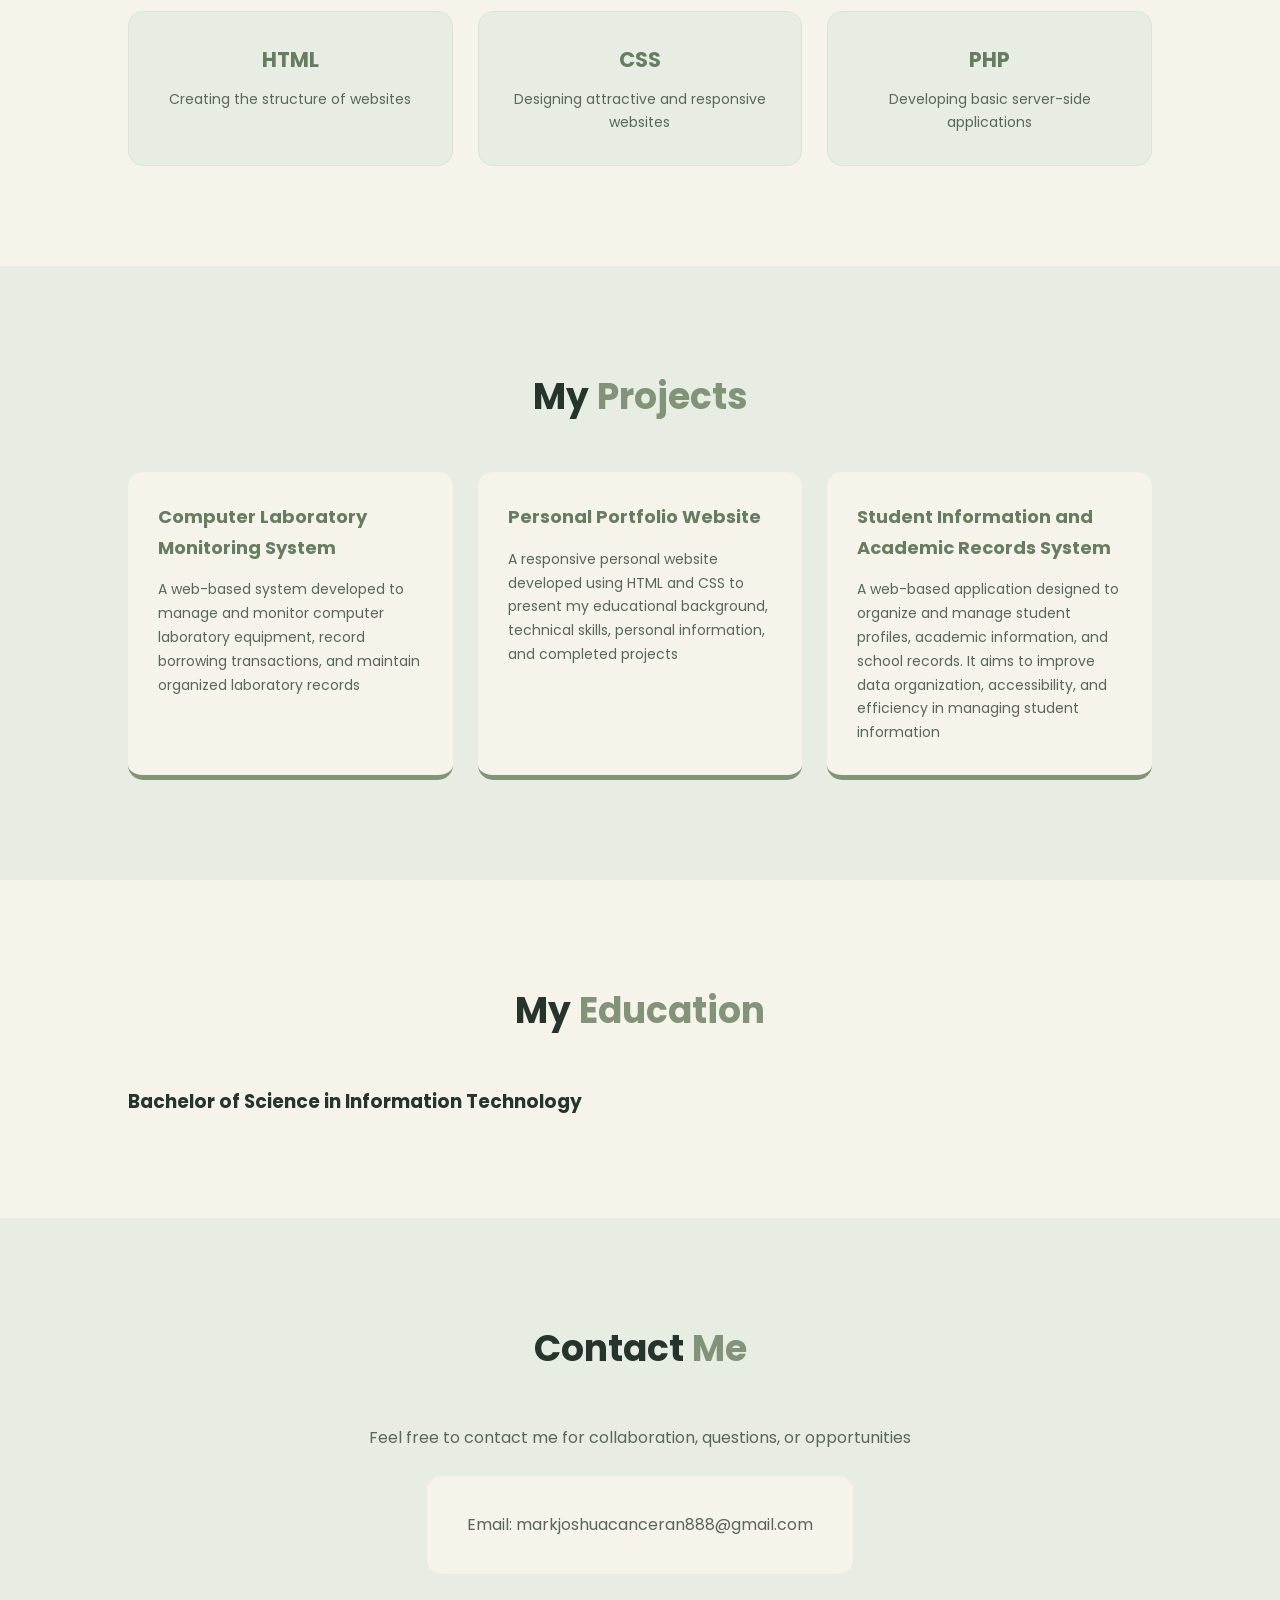
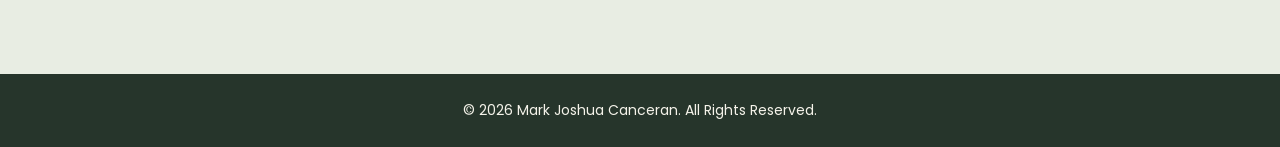
==== commit f6fbb0b4: "14 commit" ====
--- a/indecx.html
+++ b/indecx.html
@@ -44,12 +44,15 @@
             <h2>Information Technology Student</h2>
 
             <p>
-                I am an aspiring IT professional passionate about
-                technology, programming, and creating innovative
-                solutions through web development.
-            </p>
+                I am an Information Technology student who is eager
+                to learn more about technology, programming, and web
+                development. I enjoy exploring new concepts, gaining
+                knowledge, and developing my skills through academic
+                activities and personal projects. I believe that
+                continuous learning and practice will help me grow
+                and improve in the field of Information Technology.
 
-            <a href="#about" class="btn">Discover More</a>
+            <a href="#about" class="btn">Explore More</a>
         </div>
 
         <div class="home-image">
--- a/styles/style.css
+++ b/styles/style.css
@@ -137,8 +137,8 @@
 }
 
 .home-image img {
-    width: 320px;
-    height: 380px;
+    width: 380px;
+    height: 390px;
     object-fit: cover;
     border-radius: 45% 45% 20px 20px;
     border: 8px solid #DCE5D5;
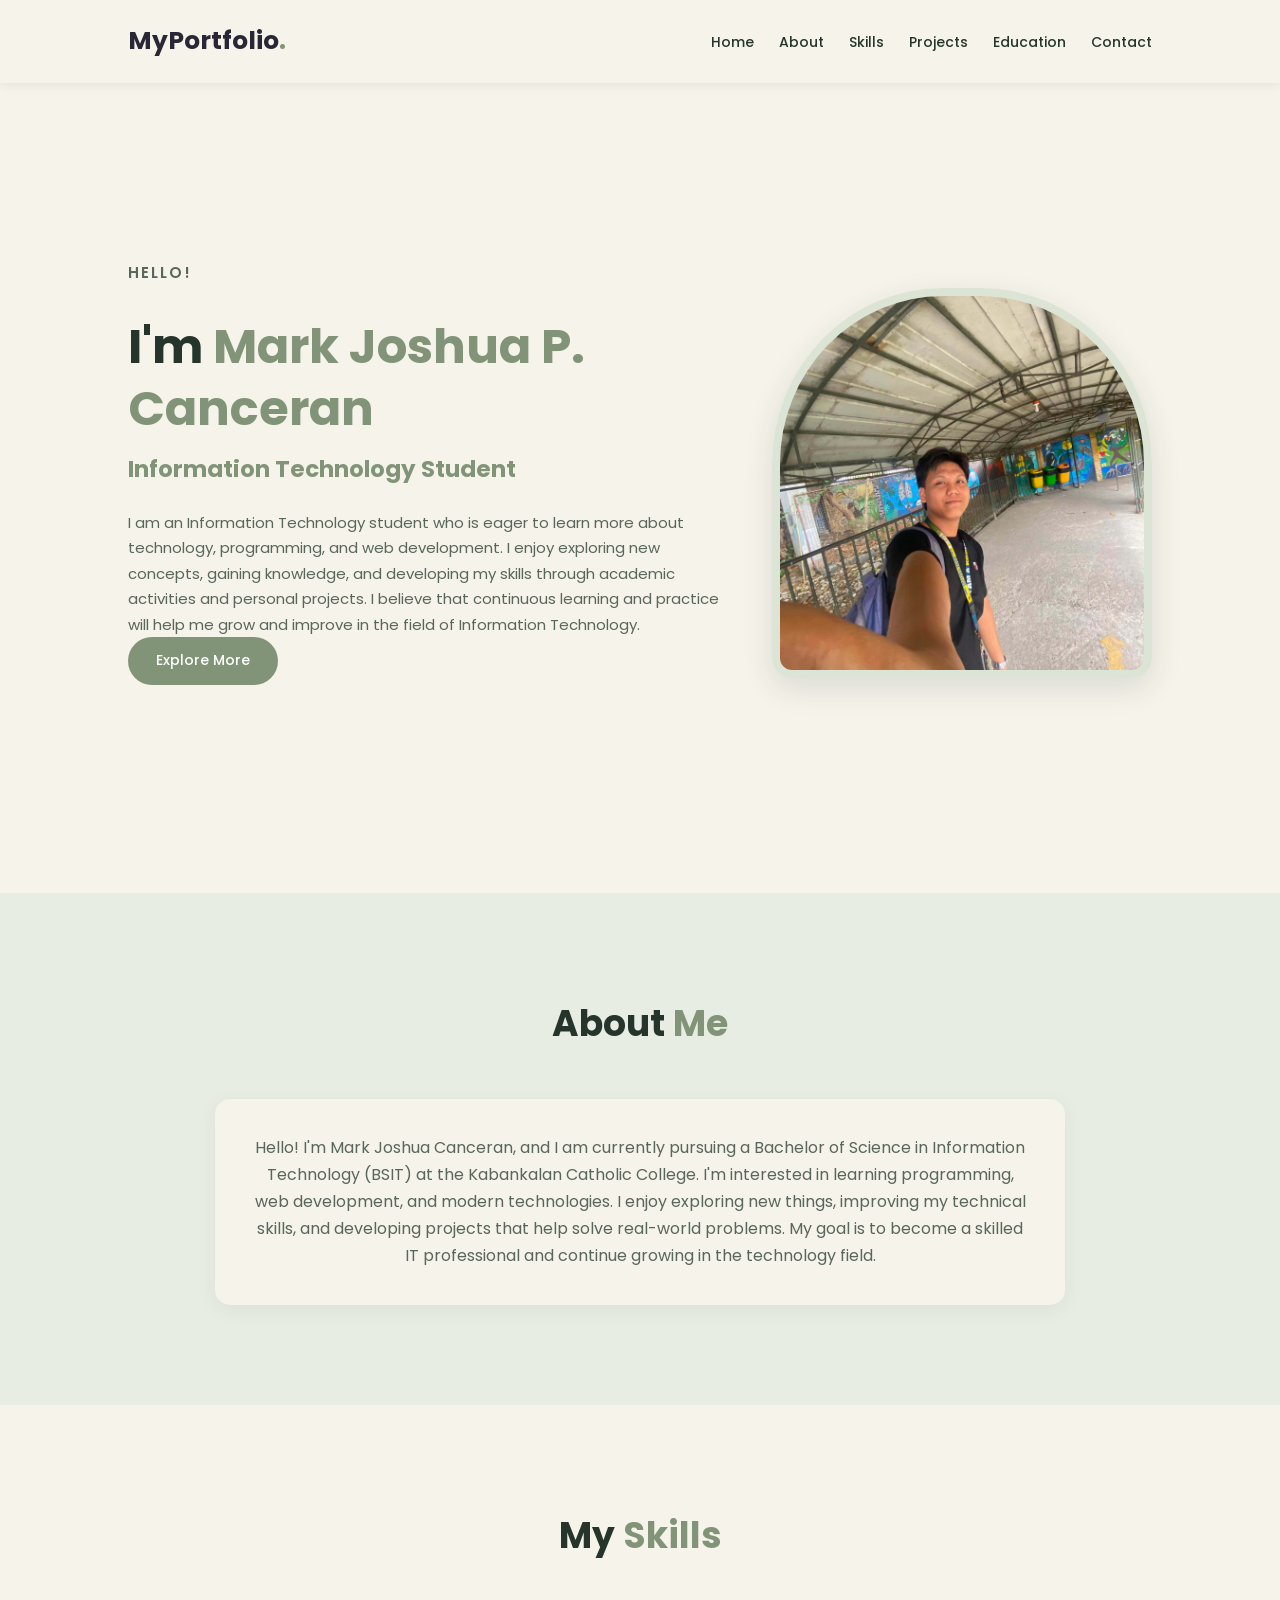
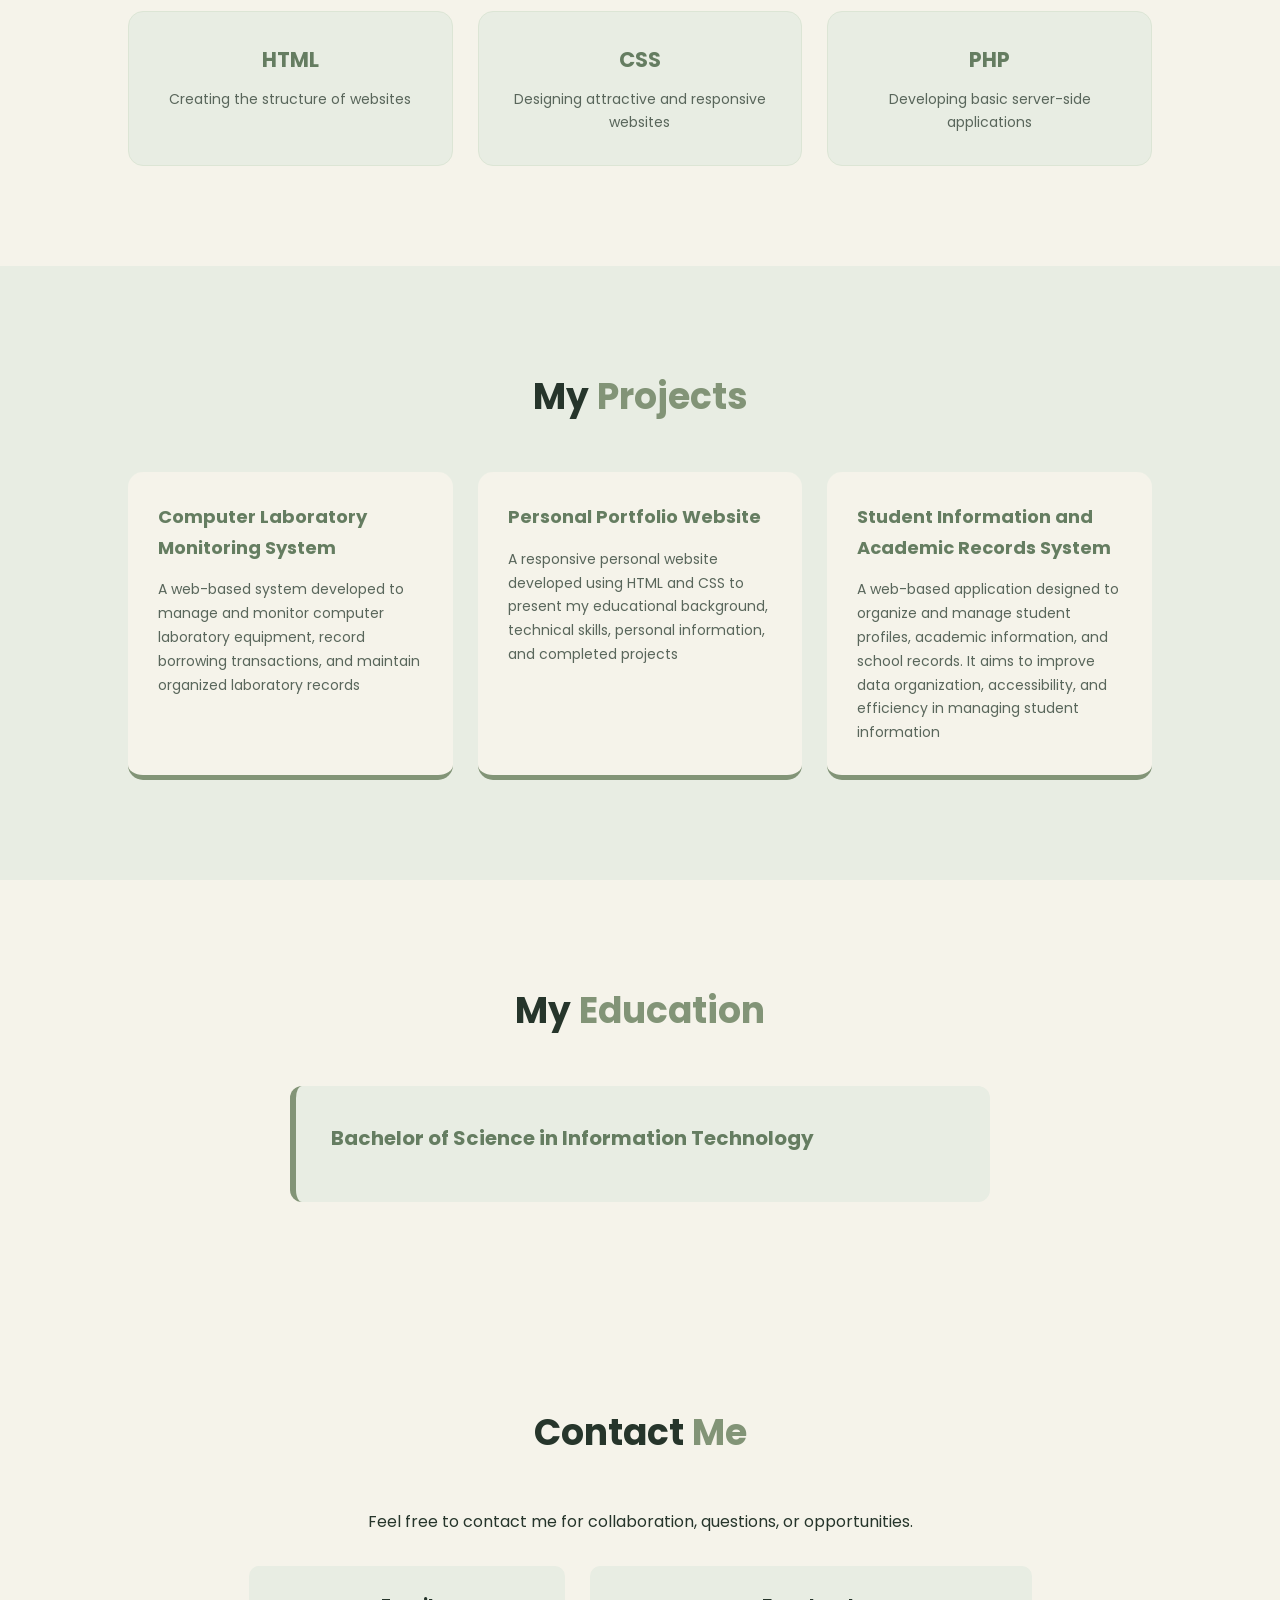
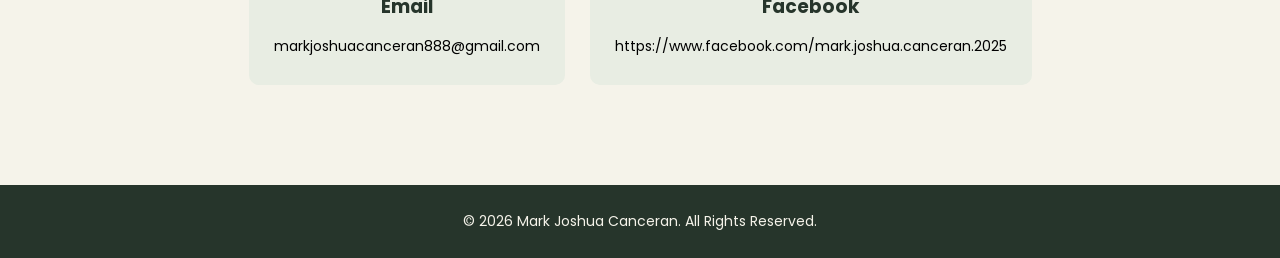
==== commit 260a3d20: "17 commit" ====
--- a/indecx.html
+++ b/indecx.html
@@ -163,11 +163,25 @@
 
         <p>
             Feel free to contact me for collaboration,
-            questions, or opportunities
+            questions, or opportunities.
         </p>
 
         <div class="contact-info">
-            <p>Email: markjoshuacanceran888@gmail.com</p>
+
+            <div class="contact-item">
+                <h3>Email</h3>
+                <a href="mailto:markjoshuacanceran888@gmail.com">
+                    markjoshuacanceran888@gmail.com
+                </a>
+            </div>
+
+            <div class="contact-item">
+                <h3>Facebook</h3>
+                <a href="https://www.facebook.com/mark.joshua.canceran.2025"
+                target="_blank">
+                    https://www.facebook.com/mark.joshua.canceran.2025
+                </a>
+            </div>
 
         </div>
     </section>
--- a/styles/style.css
+++ b/styles/style.css
@@ -87,11 +87,11 @@
     align-items: center;
     justify-content: space-between;
     padding: 70px 10%;
-    gap: 50px;
+    gap: 40px;
 }
 
 .home-content {
-    max-width: 600px;
+    max-width: 1100px;
 }
 
 .greeting {
@@ -199,6 +199,28 @@
     color: #59665B;
 }
 
+/* EDUCATION SECTION */
+
+.education-card {
+    max-width: 700px;
+    margin: auto;
+    padding: 35px;
+    background-color: #E8EDE3;
+    border-left: 6px solid #829477;
+    border-radius: 12px;
+}
+
+.education-card h3 {
+    color: #657D61;
+    margin-bottom: 12px;
+    font-size: 20px;
+}
+
+.education-card p {
+    color: #59665B;
+    font-size: 15px;
+}
+
 /* PROJECTS SECTION */
 
 .projects {
@@ -245,29 +267,47 @@
     font-size: 14px;
 }
 
-/* CONTACT SECTION */
+/* Contact Section */
 
 .contact {
-    background-color: #E8EDE3;
-    text-align: center;
-}
-
-.contact > p {
-    color: #59665B;
-    margin-bottom: 25px;
+    text-align: center;
 }
 
 .contact-info {
-    display: inline-block;
-    background-color: #F5F3EA;
-    padding: 25px 40px;
-    border-radius: 15px;
-    text-align: left;
-}
-
-.contact-info p {
-    margin: 10px 0;
-    color: #59665B;
+    display: flex;
+    justify-content: center;
+    align-items: stretch;
+    gap: 25px;
+    flex-wrap: wrap;
+    margin-top: 30px;
+}
+
+.contact-item {
+    background: #E8EDE3;
+    padding: 25px;
+    border-radius: 10px;
+    min-width: 220px;
+    transition: 0.3s ease;
+}
+
+.contact-item:hover {
+    transform: translateY(-5px);
+}
+
+.contact-item h3 {
+    color: #26352B;
+    margin-bottom: 10px;
+}
+
+.contact-item a {
+    color: #000000;
+    text-decoration: none;
+    font-size: 14px;
+    transition: 0.3s;
+}
+
+.contact-item a:hover {
+    color: #00abf0;
 }
 
 /* RESPONSIVE DESIGN */
